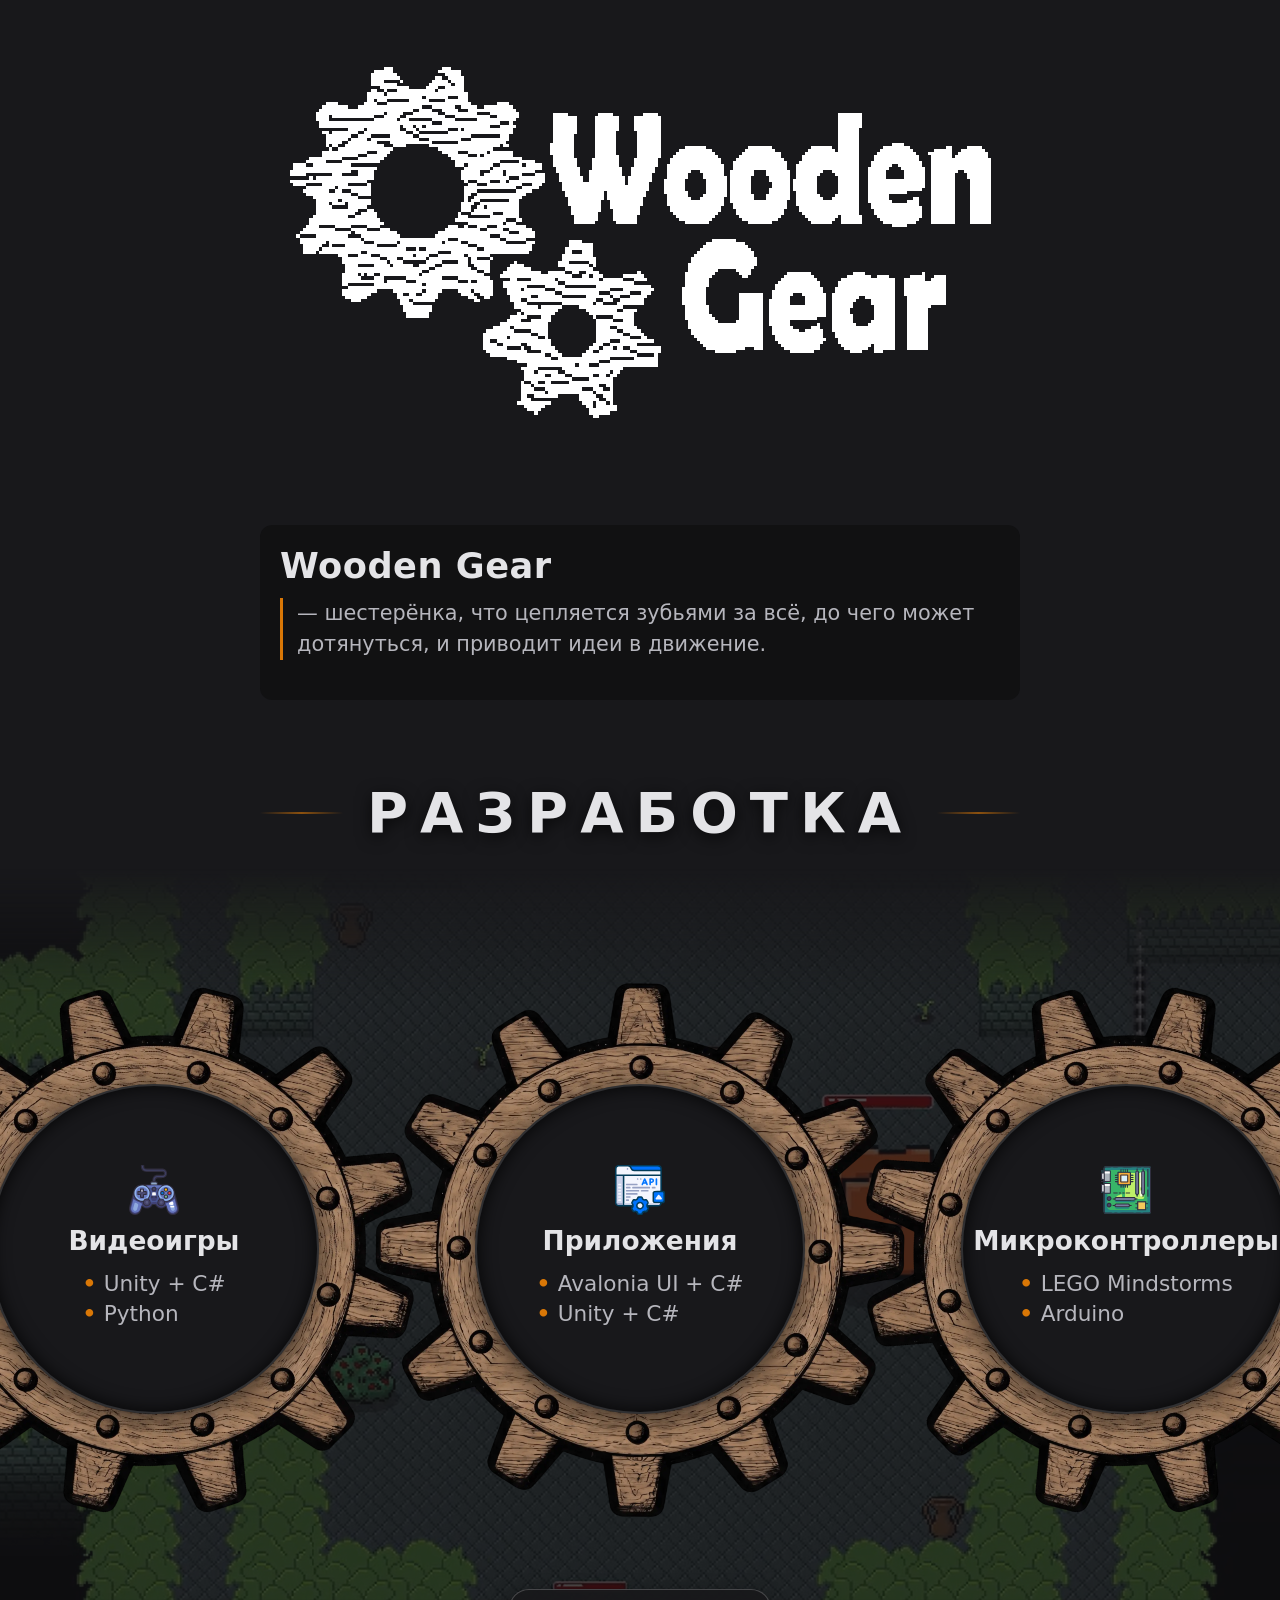
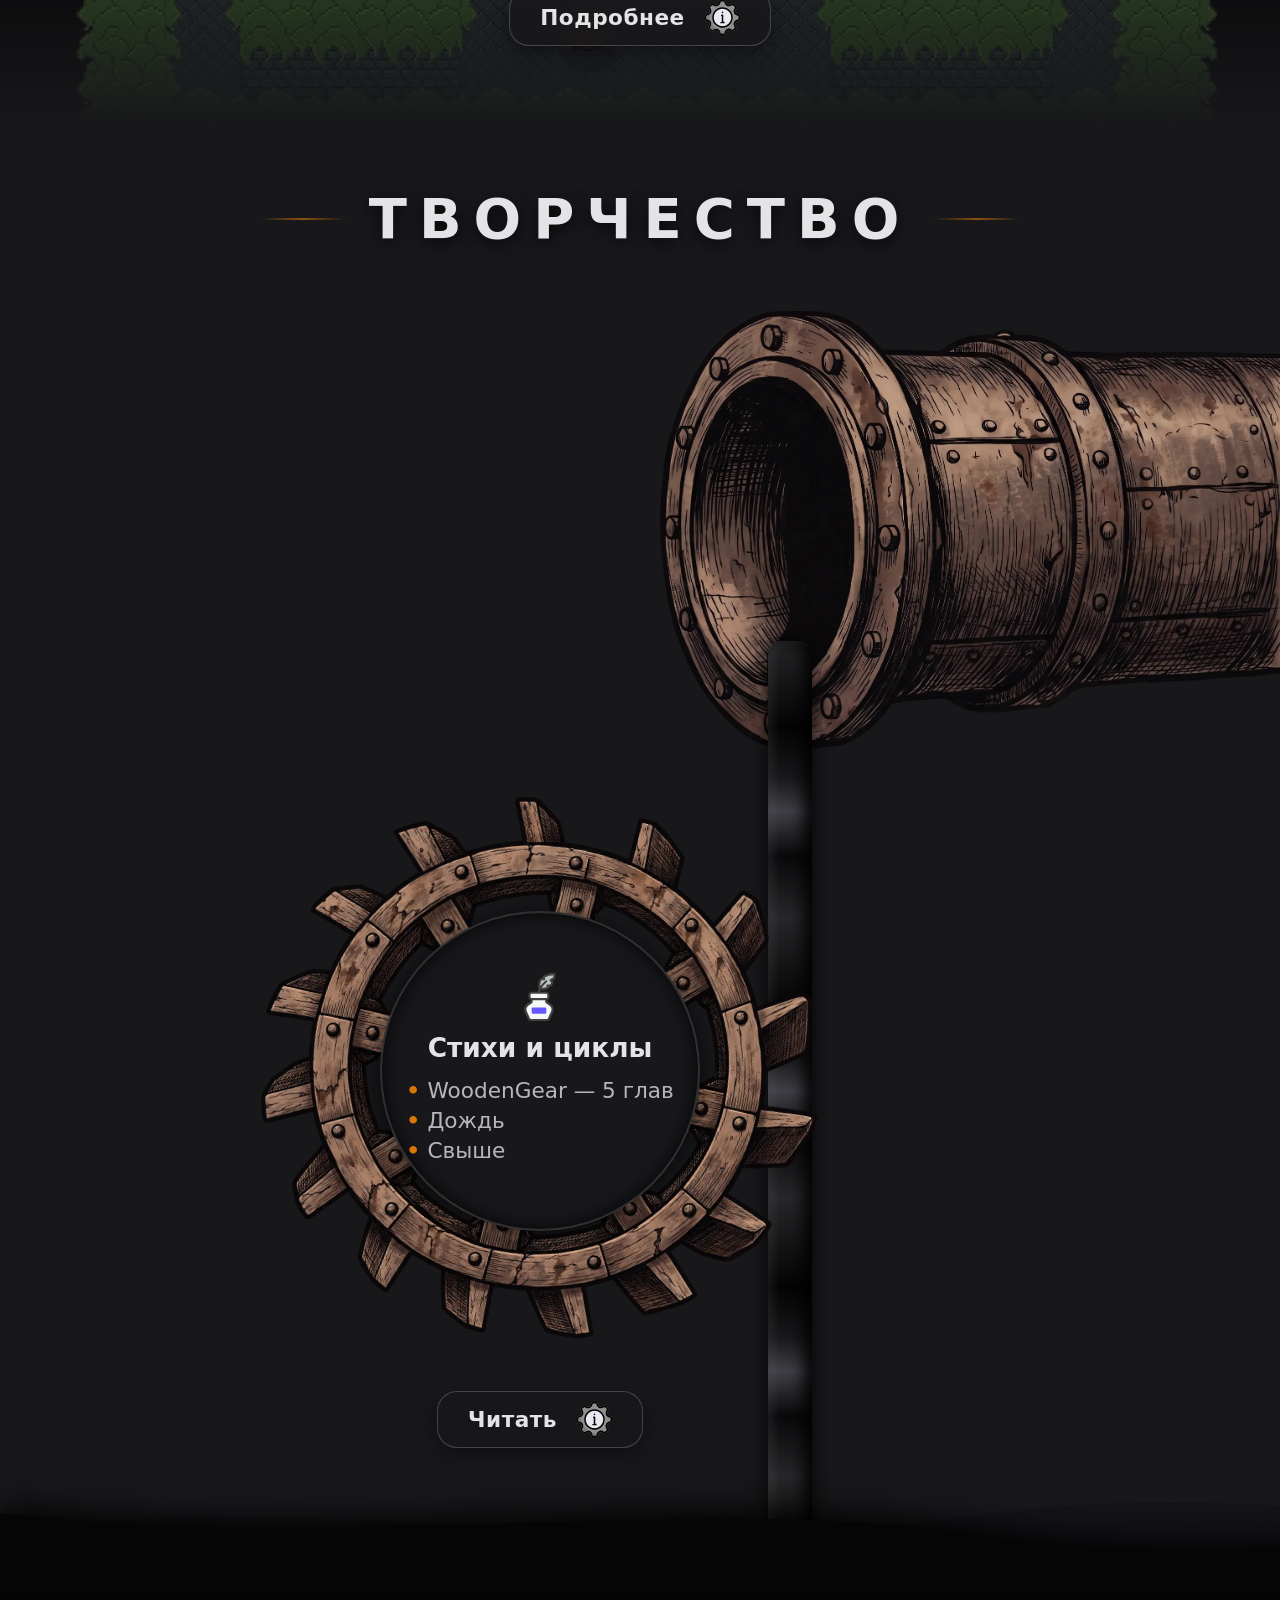
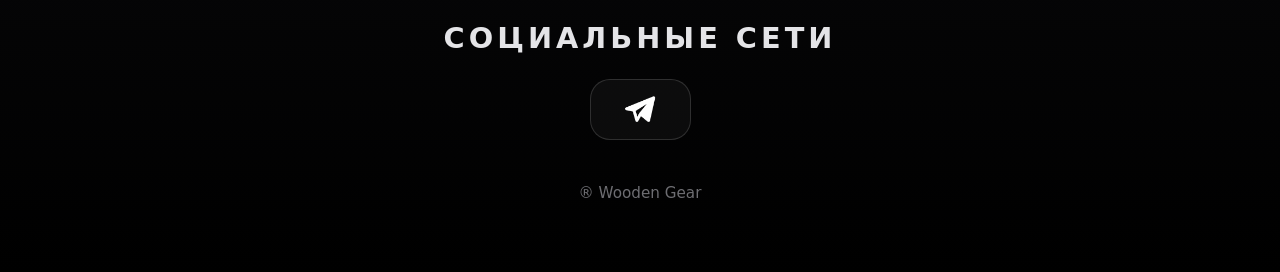
==== index.html @ d2cc3947 "feature: update of home page -Add poetry information block -Add footer" ====
<!DOCTYPE html>
<html lang="ru">
<head>
    <meta charset="UTF-8">
    <meta name="viewport" content="width=device-width, initial-scale=1.0">
    <title>WoodenGear — Персональный сайт</title>
    <link rel="stylesheet" href="style.css">
</head>
<body>

    <header class="site-header">
        <div class="logo">
            <div class="logo__gears" aria-hidden="true">
                <img src="assets/img/gear_1.png" alt="" class="logo__gear logo__gear--big">
                <img src="assets/img/gear_2.png" alt="" class="logo__gear logo__gear--small">
            </div>
            <img src="assets/img/wg_logo_text.png" alt="Wooden Gear" class="logo__text">
        </div>
    </header>

    <main class="site-main">
        <section class="hero">
            <div class="hero__container container">
                <article class="profile-card">
                    <h1 class="profile-card__title">Wooden Gear</h1>
                    <p class="profile-card__tagline">
                        — шестерёнка, что цепляется зубьями за всё, до чего может дотянуться, и приводит идеи в движение.
                    </p>
                </article>
            </div>
        </section>

        <section class="dev">
            <div class="dev__title">
                <h1 class="title">Разработка</h1>
            </div>

            <div class="dev__container">
                <div class="dev__bg" aria-hidden="true">
                    <video class="dev__video" autoplay loop muted playsinline poster="assets/img/ToD_poster_bg.jpg">
                        <source src="assets/video/Dev_bg.mp4" type="video/mp4">
                    </video>
                    <div class="dev__overlay"></div>
                </div>

                <div class="dev__content container">
                    <ul class="content__gear-cluster" aria-hidden="true">
                        <li class="content__gear-cluster__item">
                            <img src="assets/img/gear_3.webp" alt="" class="content__gear-mesh content__gear--left">
                            <div class="gear-card">
                                <img src="assets/img/joystick.svg" alt="" class="gear-card__icon">
                                <h3 class="gear-card__title">Видеоигры</h3>
                                <div class="gear-card__list">
                                    <p class="gear-card__desc">Unity + C#</p>
                                    <p class="gear-card__desc">Python</p>
                                </div>
                            </div>
                        </li>

                        <li class="content__gear-cluster__item">
                            <img src="assets/img/gear_3.webp" alt="" class="content__gear-mesh content__gear--right">
                            <div class="gear-card">
                                <img src="assets/img/api.svg" alt="" class="gear-card__icon">
                                <h3 class="gear-card__title">Приложения</h3>
                                <div class="gear-card__list">
                                    <p class="gear-card__desc">Avalonia UI + C#</p>
                                    <p class="gear-card__desc">Unity + C#</p>
                                </div>
                            </div>
                        </li>

                        <li class="content__gear-cluster__item">
                            <img src="assets/img/gear_3.webp" alt="" class="content__gear-mesh content__gear--left">
                            <div class="gear-card">
                                <img src="assets/img/microcontroller.svg" alt="" class="gear-card__icon">
                                <h3 class="gear-card__title">Микроконтроллеры</h3>
                                <div class="gear-card__list">
                                    <p class="gear-card__desc">LEGO Mindstorms</p>
                                    <p class="gear-card__desc">Arduino</p>
                                </div>
                            </div>
                        </li>
                    </ul>

                    <div class="dev__actions">
                        <button type="button" class="dev__more-btn">
                            <span>Подробнее</span>
                            <img src="assets/img/more.svg" alt="" class="dev__more-btn-icon">
                        </button>
                    </div>
                </div>
            </div>
        </section>

        <section class="poetry">
            <div class="poetry__title">
                <h1 class="title">Творчество</h1>
            </div>

            <div class="poetry__stage">
                <div class="poetry__pipe-wrap" aria-hidden="true">
                    <img src="assets/img/pipe.webp" alt="" class="poetry__pipe">
                </div>

                <div class="poetry__oil-stream" aria-hidden="true"></div>

                <div class="poetry__wheel-item">
                    <img src="assets/img/wheel.webp" alt="" class="poetry__wheel-mesh" aria-hidden="true">
                    
                    <div class="gear-card poetry__card">
                        <img src="assets/img/quill.svg" alt="" class="gear-card__icon">
                        <h3 class="gear-card__title">Стихи и циклы</h3>
                        <div class="gear-card__list">
                            <p class="gear-card__desc">WoodenGear — 5 глав</p>
                            <p class="gear-card__desc">Дождь</p>
                            <p class="gear-card__desc">Свыше</p>
                        </div>
                    </div>
                </div>

                <div class="dev__actions poetry__actions">
                    <button type="button" class="dev__more-btn poetry__more-btn">
                        <span>Читать</span>
                        <img src="assets/img/more.svg" alt="" class="dev__more-btn-icon">
                    </button>
                </div>

                <div class="oil-ocean__waves" aria-hidden="true">
                    <svg class="oil-wave oil-wave--back" viewBox="0 0 2400 120" preserveAspectRatio="none">
                        <path d="M0,60 C300,10 600,100 900,45 C1200,-10 1500,95 1800,50 C2100,10 2400,80 2400,60 L2400,120 L0,120 Z"></path>
                    </svg>
                    <svg class="oil-wave oil-wave--front" viewBox="0 0 2400 120" preserveAspectRatio="none">
                        <path d="M0,40 C350,90 650,10 950,70 C1250,110 1550,20 1850,65 C2150,100 2400,30 2400,40 L2400,120 L0,120 Z"></path>
                    </svg>
                </div>
            </div>
        </section>
    </main>

    <footer class="oil-ocean">
        <div class="oil-ocean__content container">
            <h2 class="oil-ocean__title">Социальные сети</h2>
            <div class="oil-ocean__links">
                <a href="https://t.me/WG_Programming" target="_blank" rel="noopener noreferrer" class="oil-ocean__link">
                    <img src="assets/img/telegram.png" alt="" class="dev__more-btn-icon">
                </a>
            </div>
            <p class="oil-ocean__copy">® Wooden Gear</p>
        </div>
    </footer>

    <script src="script.js"></script>
</body>
</html>
---- style.css ----
:root {
    --color-bg-base: #18181b;
    --color-bg-card: rgba(10, 10, 10, 0.5);
    --color-bg-overlay: rgba(18, 18, 20, 0.75);
    
    --color-text-main: #e4e4e7;
    --color-text-muted: #b6b6bd;
    --color-accent: #d97706;
    
    --color-tag-bg: rgba(255, 255, 255, 0.06);
    --color-tag-border: rgba(255, 255, 255, 0.12);
    
    --font-main: system-ui, -apple-system, BlinkMacSystemFont, 'Segoe UI', Roboto, sans-serif;
    --container-width: 800px;
    --radius-card: 12px;
    --radius-pill: 20px;
    --gear-anim-speed: 15s;
    --oil-width: 44px;
    --oil-flow-duration: 3s;
    --oil-glow: rgba(0, 0, 0, 0.85);
}

*,
*::before,
*::after {
    box-sizing: border-box;
    margin: 0;
    padding: 0;
}

html,
body {
    width: 100%;
    max-width: 100%;
    overflow-x: hidden;
    background-color: var(--color-bg-base);
    color: var(--color-text-main);
    font-family: var(--font-main);
}

/* ==========================================================================*/

.container {
    width: 100%;
    max-width: var(--container-width);
    margin: 0 auto;
    padding: 0 20px;
}

/* ==========================================================================*/

.title {
    text-align: center;
    font-size: 3.5rem;
    font-weight: 700;
    letter-spacing: 12px;
    text-transform: uppercase;
    color: var(--color-text-main);
    margin-bottom: 20px;
    text-shadow: 0 4px 16px rgba(0, 0, 0, 0.7);
    display: flex;
    align-items: center;
    justify-content: center;
    gap: 24px;
}

.title__container {
    position: relative;
    display: flex;
    justify-content: center;
    align-items: flex-start;
    overflow: hidden;
    margin-top: 20px;
}

.title::before,
.title::after {
    content: "";
    height: 2.5px;
    width: 130px;
    background: linear-gradient(90deg, transparent, var(--color-accent), transparent);
    opacity: 0.6;
}

/* ==========================================================================*/

.site-header {
    display: flex;
    justify-content: center;
    align-items: center;
    padding: 60px 20px;
    width: 100%;
}

.logo {
    display: inline-flex;
    align-items: center;
    text-decoration: none;
    user-select: none;
}

.logo__gears {
    position: relative;
    width: 390px;
    height: 345px;
}

.logo__gear {
    position: absolute;
    image-rendering: pixelated;
    transform-origin: 50% 50%;
}

.logo__gear--big {
    width: 255px;
    height: 255px;
    top: 5px;
    left: 0;
    animation: logo-spin-cw 16.5s linear infinite;
}

.logo__gear--small {
    width: 180px;
    height: 180px;
    bottom: -15px;
    right: 18px;
    animation: logo-spin-ccw 10.5s linear infinite;
}

.logo__text {
    height: 240px;
    width: auto;
    image-rendering: pixelated;
    display: block;
    margin-left: -130px;
}

/* ==========================================================================*/

.hero {
    position: relative;
    display: flex;
    justify-content: center;
    align-items: flex-start;
    overflow: hidden;
    margin-top: 20px;
}

.hero__container {
    position: relative;
    z-index: 2;
    margin-top: 40px;
    margin-bottom: 40px;
}

/* ==========================================================================*/

.profile-card {
    background: var(--color-bg-card);
    padding: 20px;
    border-radius: var(--radius-card);
}

.profile-card__title {
    margin-bottom: 12px;
    font-size: 2.2rem;
    letter-spacing: 0.5px;
}

.profile-card__tagline {
    color: var(--color-text-muted);
    font-size: 1.3rem;
    line-height: 1.5;
    border-left: 3px solid var(--color-accent);
    padding-left: 14px;
    margin-bottom: 20px;
}

/* ==========================================================================*/

.content__gear--left {
    transform: rotate(var(--gear-deg, 0deg));
    will-change: transform;
}

.content__gear--right {
    transform: rotate(calc(-1 * var(--gear-deg, 0deg) + 15deg));
    will-change: transform;
}

.dev__container:has(.dev__more-btn:hover) {
    --gear-anim-speed: 3s;
}

.content__gear-cluster {
    display: flex;
    justify-content: center;
    align-items: center;
    list-style: none;
    margin: 20px auto 40px auto;
    padding: 0;
}

.content__gear-cluster__item {
    position: relative;
    width: 600px;
    height: 600px;
    margin: 0 -57px;
    flex-shrink: 0;
    display: flex;
    justify-content: center;
    align-items: center;
}

.content__gear-mesh {
    position: absolute;
    inset: 0;
    width: 100%;
    height: 100%;
    display: block;
    transform-origin: 50% 50%;
    z-index: 1;
    pointer-events: none;
}

.gear-card {
    position: relative;
    z-index: 2;
    width: 330px;
    height: 330px;
    border-radius: 50%;
    
    background: rgba(24, 24, 27, 1);
    backdrop-filter: blur(4px);
    box-shadow: 
        0 4px 25px rgba(0, 0, 0, 0.7),
        inset 0 0 18px rgba(0, 0, 0, 0.85);
    border: 2px solid rgba(255, 255, 255, 0.1);

    display: flex;
    flex-direction: column;
    justify-content: center;
    align-items: center;
    text-align: center;
    padding: 14px 20px 28px 20px;
    color: var(--color-text-main);
    user-select: none;
}

.gear-card__icon {
    width: 50px;
    height: 50px;
    margin: 10px;
}

.gear-card__title {
    font-size: 1.65rem;
    font-weight: 600;
    margin-bottom: 12px;
    line-height: 1.2;
}

.gear-card__list {
    display: inline-flex;
    flex-direction: column;
    align-items: flex-start;
    text-align: left;
}

.gear-card__desc {
    font-size: 1.35rem;
    color: var(--color-text-muted);
    line-height: 1.4;
    white-space: nowrap;
}

.gear-card__desc::before {
    content: "• ";
    color: var(--color-accent);
    font-weight: bold;
}

/* ==========================================================================*/

.dev {
    width: 100%;
    margin-top: 40px;
}

.dev__title {
    max-width: var(--container-width);
    margin: 0 auto 24px auto;
    padding: 0 20px;
}

.dev__container {
    position: relative;
    width: 100%;
    padding: 60px 0 80px 0;
    overflow: hidden;
}

.dev__bg {
    position: absolute;
    top: 0;
    left: 0;
    right: 0;
    bottom: 0;
    width: 100%;
    height: 100%;
    z-index: 1;

    -webkit-mask-image: linear-gradient(to bottom, transparent 0%, black 15%, black 85%, transparent 100%);
    mask-image: linear-gradient(to bottom, transparent 0%, black 15%, black 85%, transparent 100%);
}

.dev__video {
    width: 100%;
    height: 100%;
    object-fit: cover;
    display: block;
}

.dev__overlay {
    position: absolute;
    inset: 0;
    background: rgba(18, 18, 20, 0.75);
}

.dev__content {
    position: relative;
    align-items: center;
    z-index: 2;
    max-width: 1100px;
    margin: 0 auto;
    padding: 0 20px;
}

/* ==========================================================================*/

.dev__actions {
    display: flex;
    justify-content: center;
    align-items: center;
    position: relative;
    z-index: 3;
    margin-top: 10px;
}

.dev__more-btn {
    display: inline-flex;
    align-items: center;
    gap: 20px;
    padding: 10px 30px;
    font-family: var(--font-main);
    font-size: 1.35rem;
    letter-spacing: 0.5px;
    font-weight: 600;
    color: var(--color-text-main);
    background: rgba(24, 24, 27, 0.85);
    border: 1px solid rgba(255, 255, 255, 0.2);
    border-radius: var(--radius-pill);
    cursor: pointer;
    backdrop-filter: blur(8px);
    box-shadow: 0 6px 20px rgba(0, 0, 0, 0.4);
    transition: transform 0.25s ease, border-color 0.25s ease, background-color 0.25s ease, box-shadow 0.25s ease;
}

.dev__more-btn:hover {
    transform: translateY(-2px) scale(1.03);
    border-color: var(--color-accent);
    background: rgba(35, 35, 40, 0.95);
    box-shadow: 0 8px 25px rgba(217, 119, 6, 0.25);
}

.dev__more-btn-icon {
    width: 35px;
    height: 35px;
    transition: transform 0.3s ease;
}

.dev__more-btn:hover .dev__more-btn-icon {
    transform: rotate(360deg);
}

/* ==========================================================================*/

.poetry__stage:has(.poetry__more-btn:hover) {
    --oil-width: 76px;
    --oil-flow-duration: 0.8s;
}

.poetry {
    width: 100%;
    margin-top: 60px;
    position: relative;
    overflow-x: clip;
}

.poetry__title {
    max-width: var(--container-width);
    margin: 0 auto 30px auto;
    padding: 0 20px;
}

.poetry__stage {
    position: relative;
    width: 100%;
    min-height: 1300px;
    display: flex;
    flex-direction: column;
    align-items: center;
    justify-content: flex-start;
    padding-top: 320px;
    padding-bottom: 140px;
    overflow: hidden;
}

.poetry__pipe-wrap {
    position: absolute;
    top: 30px;
    right: 0;
    width: 620px;
    z-index: 2;
    pointer-events: none;
}

.poetry__pipe {
    width: 100%;
    height: auto;
    display: block;
}

.poetry__oil-stream {
    position: absolute;
    top: 360px;
    right: 490px;
    
    width: var(--oil-width);
    bottom: 30px;
    z-index: 3;

    background: linear-gradient(
        180deg,
        #040405 0%,
        #18181b 18%,
        #3f3f46 30%,
        #09090b 46%,
        #27272a 68%,
        #040405 100%
    );
    background-size: 100% 280px;
    background-position: 0 var(--oil-pos, 0px);

    transform: translateX(50%);
    transition: width 1.8s cubic-bezier(0.25, 1, 0.5, 1);

    border-radius: 14px;
    box-shadow: 
        inset 6px 0 10px rgba(255, 255, 255, 0.08),
        inset -8px 0 16px rgba(0, 0, 0, 0.95),
        0 0 20px rgba(0, 0, 0, 0.85);
}

@keyframes oil-flow-anim {
    from { background-position: 0 0; }
    to   { background-position: 0 280px; }
}

.poetry__wheel-item {
    position: absolute;
    width: 580px;
    height: 580px;
    
    top: 500px;
    right: 450px;
    
    display: flex;
    justify-content: center;
    align-items: center;
    z-index: 4;
}

.poetry__wheel-mesh {
    position: absolute;
    inset: 0;
    width: 100%;
    height: 100%;
    display: block;
    transform-origin: 50% 50%;
    transform: rotate(var(--wheel-deg, 0deg));
    will-change: transform;
    z-index: 1;
    pointer-events: none;
}

.poetry__card {
    position: relative;
    z-index: 5;
    width: 320px;
    height: 320px;
}

.poetry__actions {
    position: absolute;
    width: 580px;

    top: 1100px;
    right: 450px;
    
    align-items: center;
    z-index: 6;
}

/* ==========================================================================*/

.oil-ocean__waves {
    position: absolute;
    bottom: -2px;
    left: 0;
    width: 100%;
    height: 95px;
    z-index: 3;
    overflow: hidden;
    pointer-events: none;
}

.oil-ocean__svg {
    width: 100%;
    height: 100%;
    fill: #050506;
    filter: drop-shadow(0 -6px 12px rgba(0, 0, 0, 0.75));
}

.oil-ocean {
    width: 100%;
    background: linear-gradient(180deg, #050506 0%, #000000 100%);
    padding: 40px 20px 70px 20px;
    position: relative;
    z-index: 3;
    text-align: center;
}

.oil-ocean__content {
    display: flex;
    flex-direction: column;
    align-items: center;
    gap: 24px;
}

.oil-ocean__title {
    font-size: 1.8rem;
    letter-spacing: 4px;
    text-transform: uppercase;
    color: var(--color-text-main);
}

.oil-ocean__link__groups {
    display: flex;
    gap: 20px;
    flex-wrap: wrap;
    justify-content: center;
}

.oil-ocean__link__group {
    display: inline-flex;
    align-items: center;
}

.oil-ocean__links {
    display: flex;
    gap: 20px;
    flex-wrap: wrap;
    justify-content: center;
}

.oil-ocean__link {
    display: inline-flex;
    align-items: center;
    padding: 12px 32px;
    border-radius: var(--radius-pill);
    background: rgba(255, 255, 255, 0.04);
    border: 1px solid rgba(255, 255, 255, 0.14);
    color: var(--color-text-main);
    text-decoration: none;
    font-size: 1.2rem;
    font-weight: 600;
    transition: transform 0.25s ease, border-color 0.25s ease, box-shadow 0.25s ease;
}

.oil-ocean__link:hover {
    transform: translateY(-2px);
    border-color: var(--color-accent);
    box-shadow: 0 6px 20px rgba(217, 119, 6, 0.25);
}

.oil-ocean__copy {
    margin-top: 20px;
    font-size: 0.95rem;
    color: var(--color-text-muted);
    opacity: 0.6;
}

.oil-ocean__waves {
    position: absolute;
    bottom: -2px;
    left: 0;
    width: 100%;
    height: 105px;
    z-index: 3;
    overflow: hidden;
    pointer-events: none;
}

.oil-wave {
    position: absolute;
    bottom: 0;
    left: 0;
    width: 200%;
    height: 100%;
    will-change: transform;
}

.oil-wave--back {
    fill: #141418;
    animation: wave-drift 18s cubic-bezier(0.36, 0.45, 0.63, 0.53) infinite;
}

.oil-wave--front {
    fill: #050506;
    filter: drop-shadow(0 -8px 16px rgba(0, 0, 0, 0.9));
    animation: wave-drift 12s cubic-bezier(0.45, 0.05, 0.55, 0.95) reverse infinite;
}

/* ========================================================================== */

@keyframes wave-drift {
    0% {
        transform: translate3d(0, 0, 0) scaleY(1);
    }
    50% {
        transform: translate3d(-25%, -8px, 0) scaleY(1.12);
    }
    100% {
        transform: translate3d(-50%, 0, 0) scaleY(1);
    }
}

@keyframes logo-spin-cw {
    from { transform: rotate(0deg); }
    to   { transform: rotate(360deg); }
}

@keyframes logo-spin-ccw {
    from { transform: rotate(0deg); }
    to   { transform: rotate(-360deg); }
}

@keyframes spin-cw {
    from { transform: rotate(0deg); }
    to   { transform: rotate(360deg); }
}

@keyframes spin-ccw {
    from { transform: rotate(15deg); }
    to   { transform: rotate(-345deg); }
}
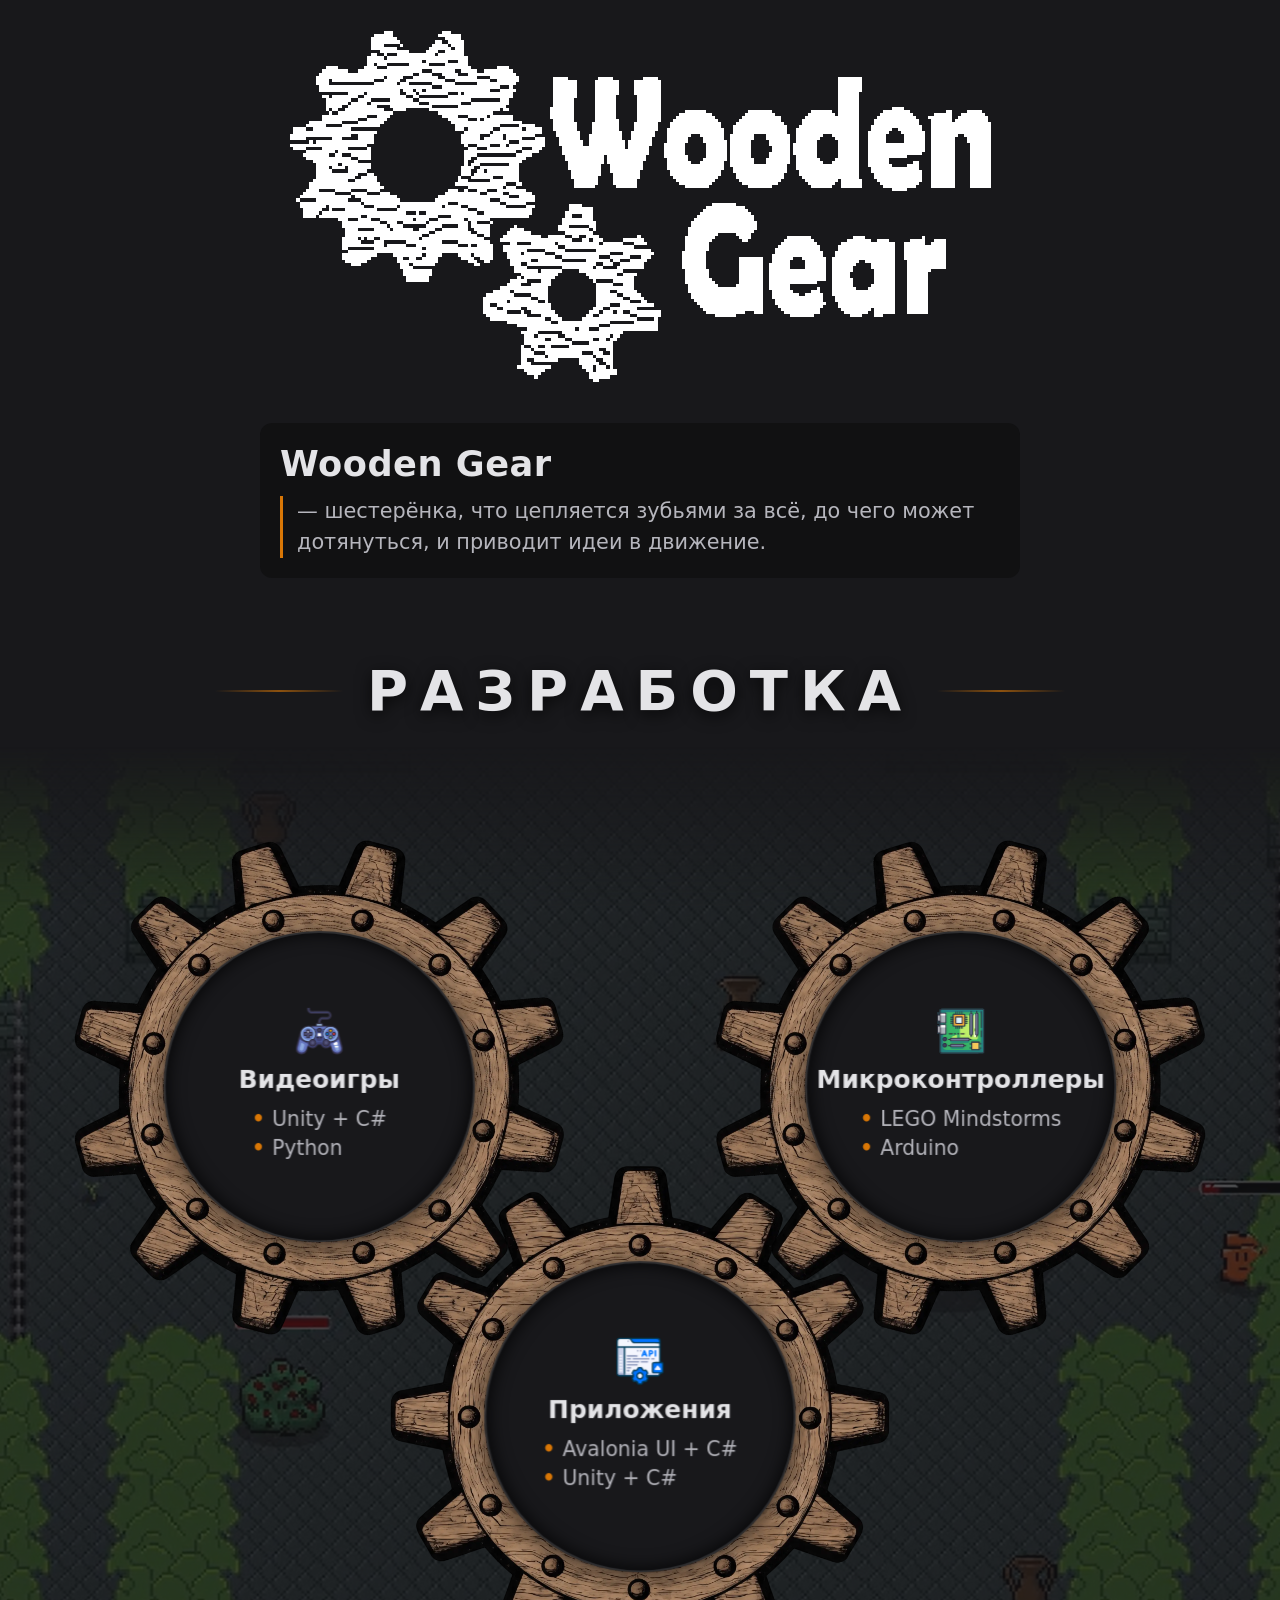
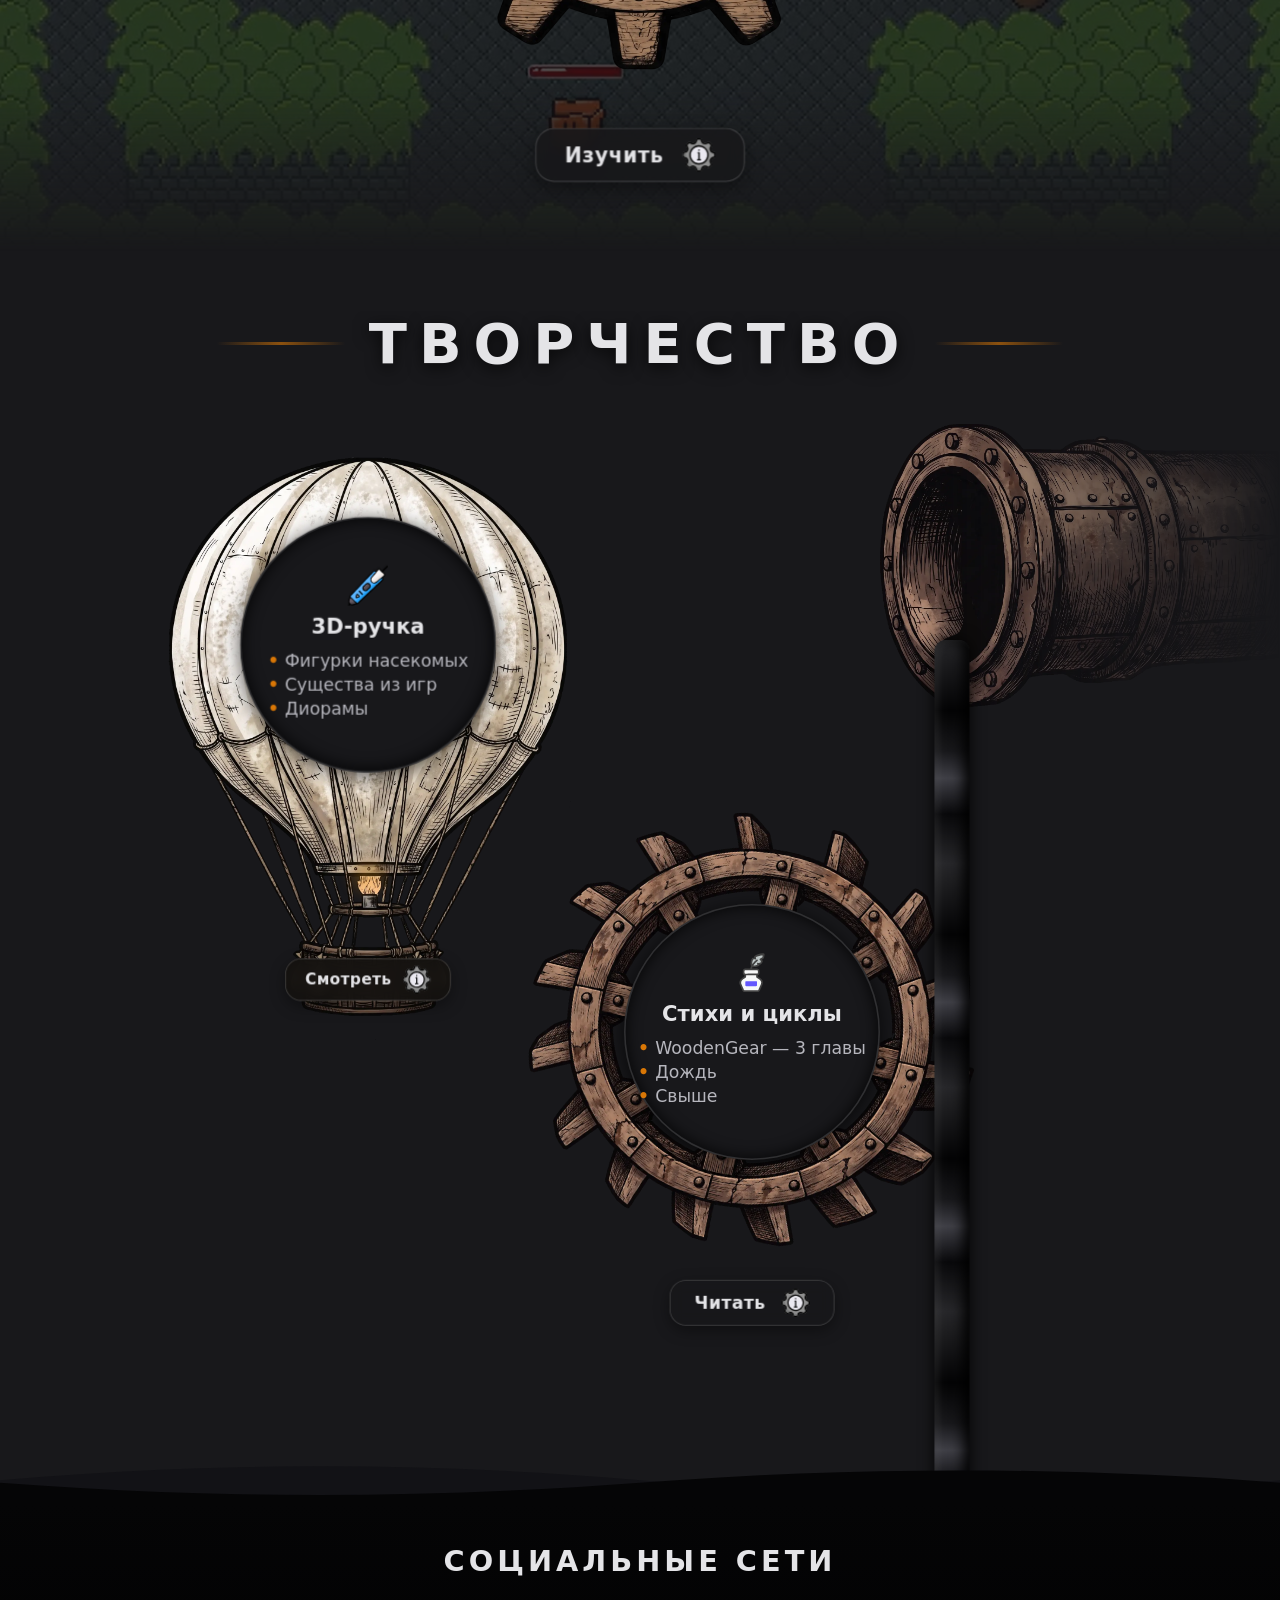
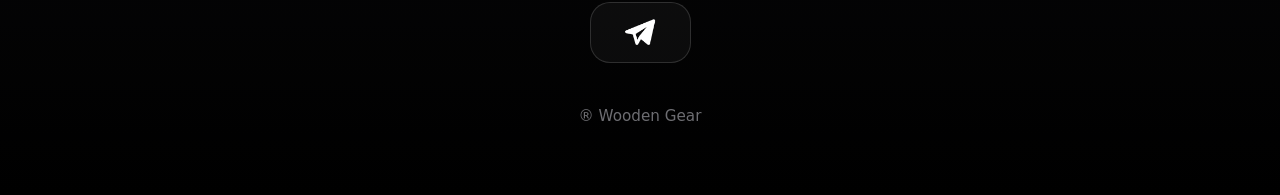
==== commit 0261efa6: "feature: update of home page -Add 3D-painting information block" ====
--- a/index.html
+++ b/index.html
@@ -31,8 +31,8 @@
         </section>
 
         <section class="dev">
-            <div class="dev__title">
-                <h1 class="title">Разработка</h1>
+            <div class="section-title-wrap">
+                <h2 class="title">Разработка</h2>
             </div>
 
             <div class="dev__container">
@@ -43,94 +43,121 @@
                     <div class="dev__overlay"></div>
                 </div>
 
-                <div class="dev__content container">
-                    <ul class="content__gear-cluster" aria-hidden="true">
-                        <li class="content__gear-cluster__item">
-                            <img src="assets/img/gear_3.webp" alt="" class="content__gear-mesh content__gear--left">
-                            <div class="gear-card">
-                                <img src="assets/img/joystick.svg" alt="" class="gear-card__icon">
-                                <h3 class="gear-card__title">Видеоигры</h3>
-                                <div class="gear-card__list">
-                                    <p class="gear-card__desc">Unity + C#</p>
-                                    <p class="gear-card__desc">Python</p>
+                <div class="dev__viewport">
+                    <div class="dev__canvas">
+                        <ul class="content__gear-cluster" aria-hidden="true">
+                            <li class="content__gear-item content__gear-item--upper">
+                                <img src="assets/img/gear_3.webp" alt="" class="content__gear-mesh content__gear--left">
+                                <div class="gear-card">
+                                    <img src="assets/img/joystick.svg" alt="" class="gear-card__icon">
+                                    <h3 class="gear-card__title">Видеоигры</h3>
+                                    <div class="gear-card__list">
+                                        <p class="gear-card__desc">Unity + C#</p>
+                                        <p class="gear-card__desc">Python</p>
+                                    </div>
                                 </div>
-                            </div>
-                        </li>
+                            </li>
 
-                        <li class="content__gear-cluster__item">
-                            <img src="assets/img/gear_3.webp" alt="" class="content__gear-mesh content__gear--right">
-                            <div class="gear-card">
-                                <img src="assets/img/api.svg" alt="" class="gear-card__icon">
-                                <h3 class="gear-card__title">Приложения</h3>
-                                <div class="gear-card__list">
-                                    <p class="gear-card__desc">Avalonia UI + C#</p>
-                                    <p class="gear-card__desc">Unity + C#</p>
+                            <li class="content__gear-item content__gear-item--lower">
+                                <img src="assets/img/gear_3.webp" alt="" class="content__gear-mesh content__gear--right">
+                                <div class="gear-card">
+                                    <img src="assets/img/api.svg" alt="" class="gear-card__icon">
+                                    <h3 class="gear-card__title">Приложения</h3>
+                                    <div class="gear-card__list">
+                                        <p class="gear-card__desc">Avalonia UI + C#</p>
+                                        <p class="gear-card__desc">Unity + C#</p>
+                                    </div>
                                 </div>
-                            </div>
-                        </li>
+                            </li>
 
-                        <li class="content__gear-cluster__item">
-                            <img src="assets/img/gear_3.webp" alt="" class="content__gear-mesh content__gear--left">
-                            <div class="gear-card">
-                                <img src="assets/img/microcontroller.svg" alt="" class="gear-card__icon">
-                                <h3 class="gear-card__title">Микроконтроллеры</h3>
-                                <div class="gear-card__list">
-                                    <p class="gear-card__desc">LEGO Mindstorms</p>
-                                    <p class="gear-card__desc">Arduino</p>
+                            <li class="content__gear-item content__gear-item--upper">
+                                <img src="assets/img/gear_3.webp" alt="" class="content__gear-mesh content__gear--left">
+                                <div class="gear-card">
+                                    <img src="assets/img/microcontroller.svg" alt="" class="gear-card__icon">
+                                    <h3 class="gear-card__title">Микроконтроллеры</h3>
+                                    <div class="gear-card__list">
+                                        <p class="gear-card__desc">LEGO Mindstorms</p>
+                                        <p class="gear-card__desc">Arduino</p>
+                                    </div>
                                 </div>
-                            </div>
-                        </li>
-                    </ul>
+                            </li>
+                        </ul>
 
-                    <div class="dev__actions">
-                        <button type="button" class="dev__more-btn">
-                            <span>Подробнее</span>
-                            <img src="assets/img/more.svg" alt="" class="dev__more-btn-icon">
-                        </button>
+                        <div class="dev__actions">
+                            <button type="button" class="action-btn dev__more-btn">
+                                <span>Изучить</span>
+                                <img src="assets/img/more.svg" alt="" class="action-btn__icon">
+                            </button>
+                        </div>
                     </div>
                 </div>
             </div>
         </section>
 
         <section class="poetry">
-            <div class="poetry__title">
-                <h1 class="title">Творчество</h1>
+            <div class="section-title-wrap">
+                <h2 class="title">Творчество</h2>
             </div>
 
             <div class="poetry__stage">
-                <div class="poetry__pipe-wrap" aria-hidden="true">
-                    <img src="assets/img/pipe.webp" alt="" class="poetry__pipe">
-                </div>
+                <div class="poetry__canvas">
+                    
+                    <div class="poetry__balloon">
+                        <img src="assets/img/ball.webp" alt="" class="poetry__balloon-img" aria-hidden="true">
+                        <div class="poetry__burner-glow" aria-hidden="true"></div>
 
-                <div class="poetry__oil-stream" aria-hidden="true"></div>
+                        <div class="gear-card poetry__balloon-card">
+                            <img src="assets/img/3d-pen.svg" alt="" class="gear-card__icon">
+                            <h3 class="gear-card__title">3D-ручка</h3>
+                            <div class="gear-card__list">
+                                <p class="gear-card__desc">Фигурки насекомых</p>
+                                <p class="gear-card__desc">Существа из игр</p>
+                                <p class="gear-card__desc">Диорамы</p>
+                            </div>
+                        </div>
 
-                <div class="poetry__wheel-item">
-                    <img src="assets/img/wheel.webp" alt="" class="poetry__wheel-mesh" aria-hidden="true">
-                    
-                    <div class="gear-card poetry__card">
-                        <img src="assets/img/quill.svg" alt="" class="gear-card__icon">
-                        <h3 class="gear-card__title">Стихи и циклы</h3>
-                        <div class="gear-card__list">
-                            <p class="gear-card__desc">WoodenGear — 5 глав</p>
-                            <p class="gear-card__desc">Дождь</p>
-                            <p class="gear-card__desc">Свыше</p>
+                        <div class="poetry__basket-actions">
+                            <button type="button" class="action-btn poetry__balloon-btn">
+                                <span>Смотреть</span>
+                                <img src="assets/img/more.svg" alt="" class="action-btn__icon">
+                            </button>
                         </div>
                     </div>
-                </div>
 
-                <div class="dev__actions poetry__actions">
-                    <button type="button" class="dev__more-btn poetry__more-btn">
-                        <span>Читать</span>
-                        <img src="assets/img/more.svg" alt="" class="dev__more-btn-icon">
-                    </button>
+                    <div class="poetry__pipe-wrap" aria-hidden="true">
+                        <img src="assets/img/pipe.webp" alt="" class="poetry__pipe">
+                    </div>
+
+                    <div class="poetry__oil-stream" aria-hidden="true"></div>
+
+                    <div class="poetry__wheel-item">
+                        <img src="assets/img/wheel.webp" alt="" class="poetry__wheel-mesh" aria-hidden="true">
+                        
+                        <div class="gear-card poetry__card">
+                            <img src="assets/img/quill.svg" alt="" class="gear-card__icon">
+                            <h3 class="gear-card__title">Стихи и циклы</h3>
+                            <div class="gear-card__list">
+                                <p class="gear-card__desc">WoodenGear — 3 главы</p>
+                                <p class="gear-card__desc">Дождь</p>
+                                <p class="gear-card__desc">Свыше</p>
+                            </div>
+                        </div>
+                    </div>
+
+                    <div class="dev__actions poetry__actions">
+                        <button type="button" class="action-btn poetry__more-btn">
+                            <span>Читать</span>
+                            <img src="assets/img/more.svg" alt="" class="action-btn__icon">
+                        </button>
+                    </div>
                 </div>
 
                 <div class="oil-ocean__waves" aria-hidden="true">
                     <svg class="oil-wave oil-wave--back" viewBox="0 0 2400 120" preserveAspectRatio="none">
-                        <path d="M0,60 C300,10 600,100 900,45 C1200,-10 1500,95 1800,50 C2100,10 2400,80 2400,60 L2400,120 L0,120 Z"></path>
+                        <path d="M0,65 C200,25 400,25 600,65 C800,105 1000,105 1200,65 C1400,25 1600,25 1800,65 C2000,105 2200,105 2400,65 L2400,120 L0,120 Z"></path>
                     </svg>
                     <svg class="oil-wave oil-wave--front" viewBox="0 0 2400 120" preserveAspectRatio="none">
-                        <path d="M0,40 C350,90 650,10 950,70 C1250,110 1550,20 1850,65 C2150,100 2400,30 2400,40 L2400,120 L0,120 Z"></path>
+                        <path d="M0,70 C200,105 400,105 600,70 C800,35 1000,35 1200,70 C1400,105 1600,105 1800,70 C2000,35 2200,35 2400,70 L2400,120 L0,120 Z"></path>
                     </svg>
                 </div>
             </div>
@@ -142,7 +169,7 @@
             <h2 class="oil-ocean__title">Социальные сети</h2>
             <div class="oil-ocean__links">
                 <a href="https://t.me/WG_Programming" target="_blank" rel="noopener noreferrer" class="oil-ocean__link">
-                    <img src="assets/img/telegram.png" alt="" class="dev__more-btn-icon">
+                    <img src="assets/img/telegram.png" alt="Telegram" class="action-btn__icon">
                 </a>
             </div>
             <p class="oil-ocean__copy">® Wooden Gear</p>
--- a/style.css
+++ b/style.css
@@ -1,3 +1,4 @@
+/* ========================================================================== */
 :root {
     --color-bg-base: #18181b;
     --color-bg-card: rgba(10, 10, 10, 0.5);
@@ -7,17 +8,16 @@
     --color-text-muted: #b6b6bd;
     --color-accent: #d97706;
     
-    --color-tag-bg: rgba(255, 255, 255, 0.06);
-    --color-tag-border: rgba(255, 255, 255, 0.12);
-    
     --font-main: system-ui, -apple-system, BlinkMacSystemFont, 'Segoe UI', Roboto, sans-serif;
     --container-width: 800px;
     --radius-card: 12px;
     --radius-pill: 20px;
-    --gear-anim-speed: 15s;
+
     --oil-width: 44px;
-    --oil-flow-duration: 3s;
-    --oil-glow: rgba(0, 0, 0, 0.85);
+
+    --logo-scale: 1;
+    --dev-scale: 1;
+    --poetry-scale: 1;
 }
 
 *,
@@ -38,8 +38,6 @@
     font-family: var(--font-main);
 }
 
-/* ==========================================================================*/
-
 .container {
     width: 100%;
     max-width: var(--container-width);
@@ -47,13 +45,18 @@
     padding: 0 20px;
 }
 
-/* ==========================================================================*/
+/* ========================================================================== */
+.section-title-wrap {
+    max-width: var(--container-width);
+    margin: 0 auto 24px auto;
+    padding: 0 16px;
+}
 
 .title {
     text-align: center;
-    font-size: 3.5rem;
+    font-size: clamp(1.5rem, 4.5vw, 3.5rem);
     font-weight: 700;
-    letter-spacing: 12px;
+    letter-spacing: clamp(3px, 1vw, 12px);
     text-transform: uppercase;
     color: var(--color-text-main);
     margin-bottom: 20px;
@@ -61,35 +64,27 @@
     display: flex;
     align-items: center;
     justify-content: center;
-    gap: 24px;
-}
-
-.title__container {
-    position: relative;
-    display: flex;
-    justify-content: center;
-    align-items: flex-start;
-    overflow: hidden;
-    margin-top: 20px;
+    gap: clamp(10px, 2vw, 24px);
 }
 
 .title::before,
 .title::after {
     content: "";
     height: 2.5px;
-    width: 130px;
+    width: clamp(30px, 10vw, 130px);
     background: linear-gradient(90deg, transparent, var(--color-accent), transparent);
     opacity: 0.6;
-}
-
-/* ==========================================================================*/
-
+    flex-shrink: 0;
+}
+
+/* ========================================================================== */
 .site-header {
     display: flex;
     justify-content: center;
     align-items: center;
-    padding: 60px 20px;
-    width: 100%;
+    padding: clamp(24px, 5vw, 60px) 16px;
+    width: 100%;
+    overflow: hidden;
 }
 
 .logo {
@@ -97,12 +92,15 @@
     align-items: center;
     text-decoration: none;
     user-select: none;
+    transform: scale(var(--logo-scale));
+    transform-origin: center center;
 }
 
 .logo__gears {
     position: relative;
     width: 390px;
     height: 345px;
+    flex-shrink: 0;
 }
 
 .logo__gear {
@@ -135,25 +133,17 @@
     margin-left: -130px;
 }
 
-/* ==========================================================================*/
-
+/* ========================================================================== */
 .hero {
-    position: relative;
-    display: flex;
-    justify-content: center;
-    align-items: flex-start;
-    overflow: hidden;
+    display: flex;
+    justify-content: center;
+    margin-top: 10px;
+}
+
+.hero__container {
     margin-top: 20px;
-}
-
-.hero__container {
-    position: relative;
-    z-index: 2;
-    margin-top: 40px;
     margin-bottom: 40px;
 }
-
-/* ==========================================================================*/
 
 .profile-card {
     background: var(--color-bg-card);
@@ -163,80 +153,31 @@
 
 .profile-card__title {
     margin-bottom: 12px;
-    font-size: 2.2rem;
+    font-size: clamp(1.6rem, 3vw, 2.2rem);
     letter-spacing: 0.5px;
 }
 
 .profile-card__tagline {
     color: var(--color-text-muted);
-    font-size: 1.3rem;
+    font-size: clamp(1rem, 2vw, 1.3rem);
     line-height: 1.5;
     border-left: 3px solid var(--color-accent);
     padding-left: 14px;
-    margin-bottom: 20px;
-}
-
-/* ==========================================================================*/
-
-.content__gear--left {
-    transform: rotate(var(--gear-deg, 0deg));
-    will-change: transform;
-}
-
-.content__gear--right {
-    transform: rotate(calc(-1 * var(--gear-deg, 0deg) + 15deg));
-    will-change: transform;
-}
-
-.dev__container:has(.dev__more-btn:hover) {
-    --gear-anim-speed: 3s;
-}
-
-.content__gear-cluster {
-    display: flex;
-    justify-content: center;
-    align-items: center;
-    list-style: none;
-    margin: 20px auto 40px auto;
-    padding: 0;
-}
-
-.content__gear-cluster__item {
-    position: relative;
-    width: 600px;
-    height: 600px;
-    margin: 0 -57px;
-    flex-shrink: 0;
-    display: flex;
-    justify-content: center;
-    align-items: center;
-}
-
-.content__gear-mesh {
-    position: absolute;
-    inset: 0;
-    width: 100%;
-    height: 100%;
-    display: block;
-    transform-origin: 50% 50%;
-    z-index: 1;
-    pointer-events: none;
-}
-
+}
+
+/* ========================================================================== */
 .gear-card {
     position: relative;
     z-index: 2;
     width: 330px;
     height: 330px;
     border-radius: 50%;
-    
     background: rgba(24, 24, 27, 1);
     backdrop-filter: blur(4px);
     box-shadow: 
         0 4px 25px rgba(0, 0, 0, 0.7),
         inset 0 0 18px rgba(0, 0, 0, 0.85);
     border: 2px solid rgba(255, 255, 255, 0.1);
-
     display: flex;
     flex-direction: column;
     justify-content: center;
@@ -280,74 +221,15 @@
     font-weight: bold;
 }
 
-/* ==========================================================================*/
-
-.dev {
-    width: 100%;
-    margin-top: 40px;
-}
-
-.dev__title {
-    max-width: var(--container-width);
-    margin: 0 auto 24px auto;
-    padding: 0 20px;
-}
-
-.dev__container {
-    position: relative;
-    width: 100%;
-    padding: 60px 0 80px 0;
-    overflow: hidden;
-}
-
-.dev__bg {
-    position: absolute;
-    top: 0;
-    left: 0;
-    right: 0;
-    bottom: 0;
-    width: 100%;
-    height: 100%;
-    z-index: 1;
-
-    -webkit-mask-image: linear-gradient(to bottom, transparent 0%, black 15%, black 85%, transparent 100%);
-    mask-image: linear-gradient(to bottom, transparent 0%, black 15%, black 85%, transparent 100%);
-}
-
-.dev__video {
-    width: 100%;
-    height: 100%;
-    object-fit: cover;
-    display: block;
-}
-
-.dev__overlay {
-    position: absolute;
-    inset: 0;
-    background: rgba(18, 18, 20, 0.75);
-}
-
-.dev__content {
-    position: relative;
-    align-items: center;
-    z-index: 2;
-    max-width: 1100px;
-    margin: 0 auto;
-    padding: 0 20px;
-}
-
-/* ==========================================================================*/
-
 .dev__actions {
     display: flex;
     justify-content: center;
     align-items: center;
     position: relative;
     z-index: 3;
-    margin-top: 10px;
-}
-
-.dev__more-btn {
+}
+
+.action-btn {
     display: inline-flex;
     align-items: center;
     gap: 20px;
@@ -366,63 +248,263 @@
     transition: transform 0.25s ease, border-color 0.25s ease, background-color 0.25s ease, box-shadow 0.25s ease;
 }
 
-.dev__more-btn:hover {
+.action-btn:hover {
     transform: translateY(-2px) scale(1.03);
     border-color: var(--color-accent);
     background: rgba(35, 35, 40, 0.95);
     box-shadow: 0 8px 25px rgba(217, 119, 6, 0.25);
 }
 
-.dev__more-btn-icon {
+.action-btn__icon {
     width: 35px;
     height: 35px;
     transition: transform 0.3s ease;
 }
 
-.dev__more-btn:hover .dev__more-btn-icon {
+.action-btn:hover .action-btn__icon {
     transform: rotate(360deg);
 }
 
-/* ==========================================================================*/
+/* ========================================================================== */
+.dev {
+    width: 100%;
+    margin-top: 40px;
+}
+
+.dev__container {
+    position: relative;
+    width: 100%;
+    overflow: hidden;
+    display: flex;
+    justify-content: center;
+}
+
+.dev__bg {
+    position: absolute;
+    inset: 0;
+    width: 100%;
+    height: 100%;
+    z-index: 1;
+    -webkit-mask-image: linear-gradient(to bottom, transparent 0%, black 15%, black 85%, transparent 100%);
+    mask-image: linear-gradient(to bottom, transparent 0%, black 15%, black 85%, transparent 100%);
+}
+
+.dev__video {
+    width: 100%;
+    height: 100%;
+    object-fit: cover;
+    display: block;
+}
+
+.dev__overlay {
+    position: absolute;
+    inset: 0;
+    background: var(--color-bg-overlay);
+}
+
+.dev__viewport {
+    position: relative;
+    z-index: 2;
+    width: 100%;
+    height: calc(1170px * var(--dev-scale));
+    display: flex;
+    justify-content: center;
+    align-items: flex-start;
+}
+
+.dev__canvas {
+    width: 1300px;
+    height: 1170px;
+    flex-shrink: 0;
+    transform: scale(var(--dev-scale));
+    transform-origin: top center;
+    display: flex;
+    flex-direction: column;
+    align-items: center;
+    justify-content: flex-start;
+    padding-top: 60px;
+}
+
+.content__gear-cluster {
+    display: flex;
+    justify-content: center;
+    align-items: flex-start;
+    list-style: none;
+    margin: 0 auto 30px auto;
+    padding: 0;
+}
+
+.content__gear-item {
+    position: relative;
+    width: 600px;
+    height: 600px;
+    margin: 0 -130px;
+    flex-shrink: 0;
+    display: flex;
+    justify-content: center;
+    align-items: center;
+}
+
+.content__gear-item--upper {
+    margin-top: 0;
+}
+
+.content__gear-item--lower {
+    margin-top: 350px;
+}
+
+.content__gear-mesh {
+    position: absolute;
+    inset: 0;
+    width: 100%;
+    height: 100%;
+    display: block;
+    transform-origin: 50% 50%;
+    z-index: 1;
+    pointer-events: none;
+}
+
+.content__gear--left {
+    transform: rotate(var(--gear-deg, 0deg));
+    will-change: transform;
+}
+
+.content__gear--right {
+    transform: rotate(calc(-1 * var(--gear-deg, 0deg) + 15deg));
+    will-change: transform;
+}
+
+/* ========================================================================== */
+.poetry {
+    width: 100%;
+    margin-top: 60px;
+    position: relative;
+    overflow: hidden;
+}
 
 .poetry__stage:has(.poetry__more-btn:hover) {
     --oil-width: 76px;
-    --oil-flow-duration: 0.8s;
-}
-
-.poetry {
-    width: 100%;
-    margin-top: 60px;
-    position: relative;
-    overflow-x: clip;
-}
-
-.poetry__title {
-    max-width: var(--container-width);
-    margin: 0 auto 30px auto;
-    padding: 0 20px;
 }
 
 .poetry__stage {
     position: relative;
     width: 100%;
-    min-height: 1300px;
-    display: flex;
-    flex-direction: column;
-    align-items: center;
-    justify-content: flex-start;
-    padding-top: 320px;
-    padding-bottom: 140px;
+    height: calc(1380px * var(--poetry-scale));
+    display: flex;
+    justify-content: center;
+    align-items: flex-start;
     overflow: hidden;
+}
+
+.poetry__canvas {
+    position: relative;
+    width: 1600px;
+    height: 1380px;
+    flex-shrink: 0;
+    transform: scale(var(--poetry-scale));
+    transform-origin: top center;
+}
+
+.poetry__balloon {
+    position: absolute;
+    top: 40px;
+    left: 80px;
+    width: 760px;
+    height: 760px;
+    z-index: 4;
+    user-select: none;
+    transform-origin: 50% 30%;
+    animation: balloon-float 7s ease-in-out infinite;
+}
+
+.poetry__balloon-img {
+    width: 100%;
+    height: 100%;
+    object-fit: contain;
+    display: block;
+    pointer-events: none;
+    position: relative;
+    z-index: 1;
+    transform-origin: 50% 35%;
+    transition: transform 1.2s cubic-bezier(0.22, 1, 0.36, 1);
+}
+
+.poetry__burner-glow {
+    position: absolute;
+    top: 73%;
+    left: 50%;
+    width: 90px;
+    height: 90px;
+    transform: translate(-50%, -50%) scale(0.6);
+    border-radius: 50%;
+    background: radial-gradient(
+        circle,
+        rgba(251, 191, 36, 0.9) 0%,
+        rgba(217, 119, 6, 0.55) 45%,
+        transparent 75%
+    );
+    filter: blur(12px);
+    opacity: 0.35;
+    z-index: 2;
+    pointer-events: none;
+    transition: opacity 0.8s ease, transform 0.8s ease, filter 0.8s ease;
+}
+
+.poetry__balloon-card {
+    position: absolute;
+    top: 35%;
+    left: 50%;
+    transform: translate(-50%, -50%);
+    width: 320px;
+    height: 320px;
+    z-index: 3;
+    transition: transform 1.2s cubic-bezier(0.22, 1, 0.36, 1), border-color 0.5s ease, box-shadow 0.5s ease;
+}
+
+.poetry__basket-actions {
+    position: absolute;
+    bottom: 6.5%;
+    left: 50%;
+    transform: translateX(-50%);
+    z-index: 5;
+}
+
+.poetry__balloon-btn {
+    padding: 8px 24px;
+    font-size: 1.2rem;
+    gap: 14px;
+    background: rgba(20, 18, 16, 0.92);
+}
+
+.poetry__balloon:has(.poetry__balloon-btn:hover) .poetry__burner-glow {
+    opacity: 1;
+    transform: translate(-50%, -65%) scale(2.4);
+    filter: blur(18px);
+}
+
+.poetry__balloon:has(.poetry__balloon-btn:hover) .poetry__balloon-img {
+    transform: translateY(-20px) scale(1.02);
+}
+
+.poetry__balloon:has(.poetry__balloon-btn:hover) .poetry__balloon-card {
+    transform: translate(-50%, calc(-50% - 20px)) scale(1.02);
+    border-color: rgba(217, 119, 6, 0.5);
+    box-shadow: 
+        0 8px 30px rgba(0, 0, 0, 0.8),
+        0 0 25px rgba(217, 119, 6, 0.25),
+        inset 0 0 18px rgba(0, 0, 0, 0.85);
 }
 
 .poetry__pipe-wrap {
     position: absolute;
     top: 30px;
     right: 0;
-    width: 620px;
+    width: 500px;
     z-index: 2;
     pointer-events: none;
+
+    -webkit-mask-image: linear-gradient(to right, black 15%, transparent 100%);
+    mask-image: linear-gradient(to right, black 15%, transparent 100%);
 }
 
 .poetry__pipe {
@@ -433,13 +515,11 @@
 
 .poetry__oil-stream {
     position: absolute;
-    top: 360px;
-    right: 490px;
-    
+    top: 300px;
+    right: 410px;
     width: var(--oil-width);
-    bottom: 30px;
+    bottom: 0;
     z-index: 3;
-
     background: linear-gradient(
         180deg,
         #040405 0%,
@@ -451,10 +531,8 @@
     );
     background-size: 100% 280px;
     background-position: 0 var(--oil-pos, 0px);
-
     transform: translateX(50%);
     transition: width 1.8s cubic-bezier(0.25, 1, 0.5, 1);
-
     border-radius: 14px;
     box-shadow: 
         inset 6px 0 10px rgba(255, 255, 255, 0.08),
@@ -462,23 +540,16 @@
         0 0 20px rgba(0, 0, 0, 0.85);
 }
 
-@keyframes oil-flow-anim {
-    from { background-position: 0 0; }
-    to   { background-position: 0 280px; }
-}
-
 .poetry__wheel-item {
     position: absolute;
     width: 580px;
     height: 580px;
-    
     top: 500px;
-    right: 450px;
-    
-    display: flex;
-    justify-content: center;
-    align-items: center;
-    z-index: 4;
+    right: 370px;
+    display: flex;
+    justify-content: center;
+    align-items: center;
+    z-index: 2;
 }
 
 .poetry__wheel-mesh {
@@ -504,32 +575,42 @@
 .poetry__actions {
     position: absolute;
     width: 580px;
-
     top: 1100px;
-    right: 450px;
-    
-    align-items: center;
+    right: 370px;
     z-index: 6;
 }
 
-/* ==========================================================================*/
-
+/* ========================================================================== */
 .oil-ocean__waves {
     position: absolute;
     bottom: -2px;
     left: 0;
     width: 100%;
-    height: 95px;
-    z-index: 3;
-    overflow: hidden;
+    height: calc(70px * var(--poetry-scale));
+    min-height: 24px;
+    z-index: 5;
     pointer-events: none;
 }
 
-.oil-ocean__svg {
-    width: 100%;
+.oil-wave {
+    position: absolute;
+    bottom: 0;
+    left: 0;
+    width: 200%;
     height: 100%;
+    display: block;
+    transform-origin: center bottom;
+    will-change: transform;
+}
+
+.oil-wave--back {
+    fill: #121216;
+    animation: wave-drift 16s linear infinite;
+}
+
+.oil-wave--front {
     fill: #050506;
-    filter: drop-shadow(0 -6px 12px rgba(0, 0, 0, 0.75));
+    animation: wave-drift 11s linear reverse infinite;
 }
 
 .oil-ocean {
@@ -549,22 +630,10 @@
 }
 
 .oil-ocean__title {
-    font-size: 1.8rem;
+    font-size: clamp(1.2rem, 3vw, 1.8rem);
     letter-spacing: 4px;
     text-transform: uppercase;
     color: var(--color-text-main);
-}
-
-.oil-ocean__link__groups {
-    display: flex;
-    gap: 20px;
-    flex-wrap: wrap;
-    justify-content: center;
-}
-
-.oil-ocean__link__group {
-    display: inline-flex;
-    align-items: center;
 }
 
 .oil-ocean__links {
@@ -583,8 +652,6 @@
     border: 1px solid rgba(255, 255, 255, 0.14);
     color: var(--color-text-main);
     text-decoration: none;
-    font-size: 1.2rem;
-    font-weight: 600;
     transition: transform 0.25s ease, border-color 0.25s ease, box-shadow 0.25s ease;
 }
 
@@ -601,49 +668,16 @@
     opacity: 0.6;
 }
 
-.oil-ocean__waves {
-    position: absolute;
-    bottom: -2px;
-    left: 0;
-    width: 100%;
-    height: 105px;
-    z-index: 3;
-    overflow: hidden;
-    pointer-events: none;
-}
-
-.oil-wave {
-    position: absolute;
-    bottom: 0;
-    left: 0;
-    width: 200%;
-    height: 100%;
-    will-change: transform;
-}
-
-.oil-wave--back {
-    fill: #141418;
-    animation: wave-drift 18s cubic-bezier(0.36, 0.45, 0.63, 0.53) infinite;
-}
-
-.oil-wave--front {
-    fill: #050506;
-    filter: drop-shadow(0 -8px 16px rgba(0, 0, 0, 0.9));
-    animation: wave-drift 12s cubic-bezier(0.45, 0.05, 0.55, 0.95) reverse infinite;
-}
-
-/* ========================================================================== */
+/* ========================================================================== */
+@keyframes balloon-float {
+    0%, 100% { transform: translate3d(0, 0, 0) rotate(0.6deg); }
+    50%      { transform: translate3d(0, -16px, 0) rotate(-0.6deg); }
+}
 
 @keyframes wave-drift {
-    0% {
-        transform: translate3d(0, 0, 0) scaleY(1);
-    }
-    50% {
-        transform: translate3d(-25%, -8px, 0) scaleY(1.12);
-    }
-    100% {
-        transform: translate3d(-50%, 0, 0) scaleY(1);
-    }
+    0% { transform: translate3d(0, 0, 0) scaleY(1); }
+    50% { transform: translate3d(-25%, 0, 0) scaleY(1.12); }
+    100% { transform: translate3d(-50%, 0, 0) scaleY(1); }
 }
 
 @keyframes logo-spin-cw {
@@ -654,14 +688,4 @@
 @keyframes logo-spin-ccw {
     from { transform: rotate(0deg); }
     to   { transform: rotate(-360deg); }
-}
-
-@keyframes spin-cw {
-    from { transform: rotate(0deg); }
-    to   { transform: rotate(360deg); }
-}
-
-@keyframes spin-ccw {
-    from { transform: rotate(15deg); }
-    to   { transform: rotate(-345deg); }
 }
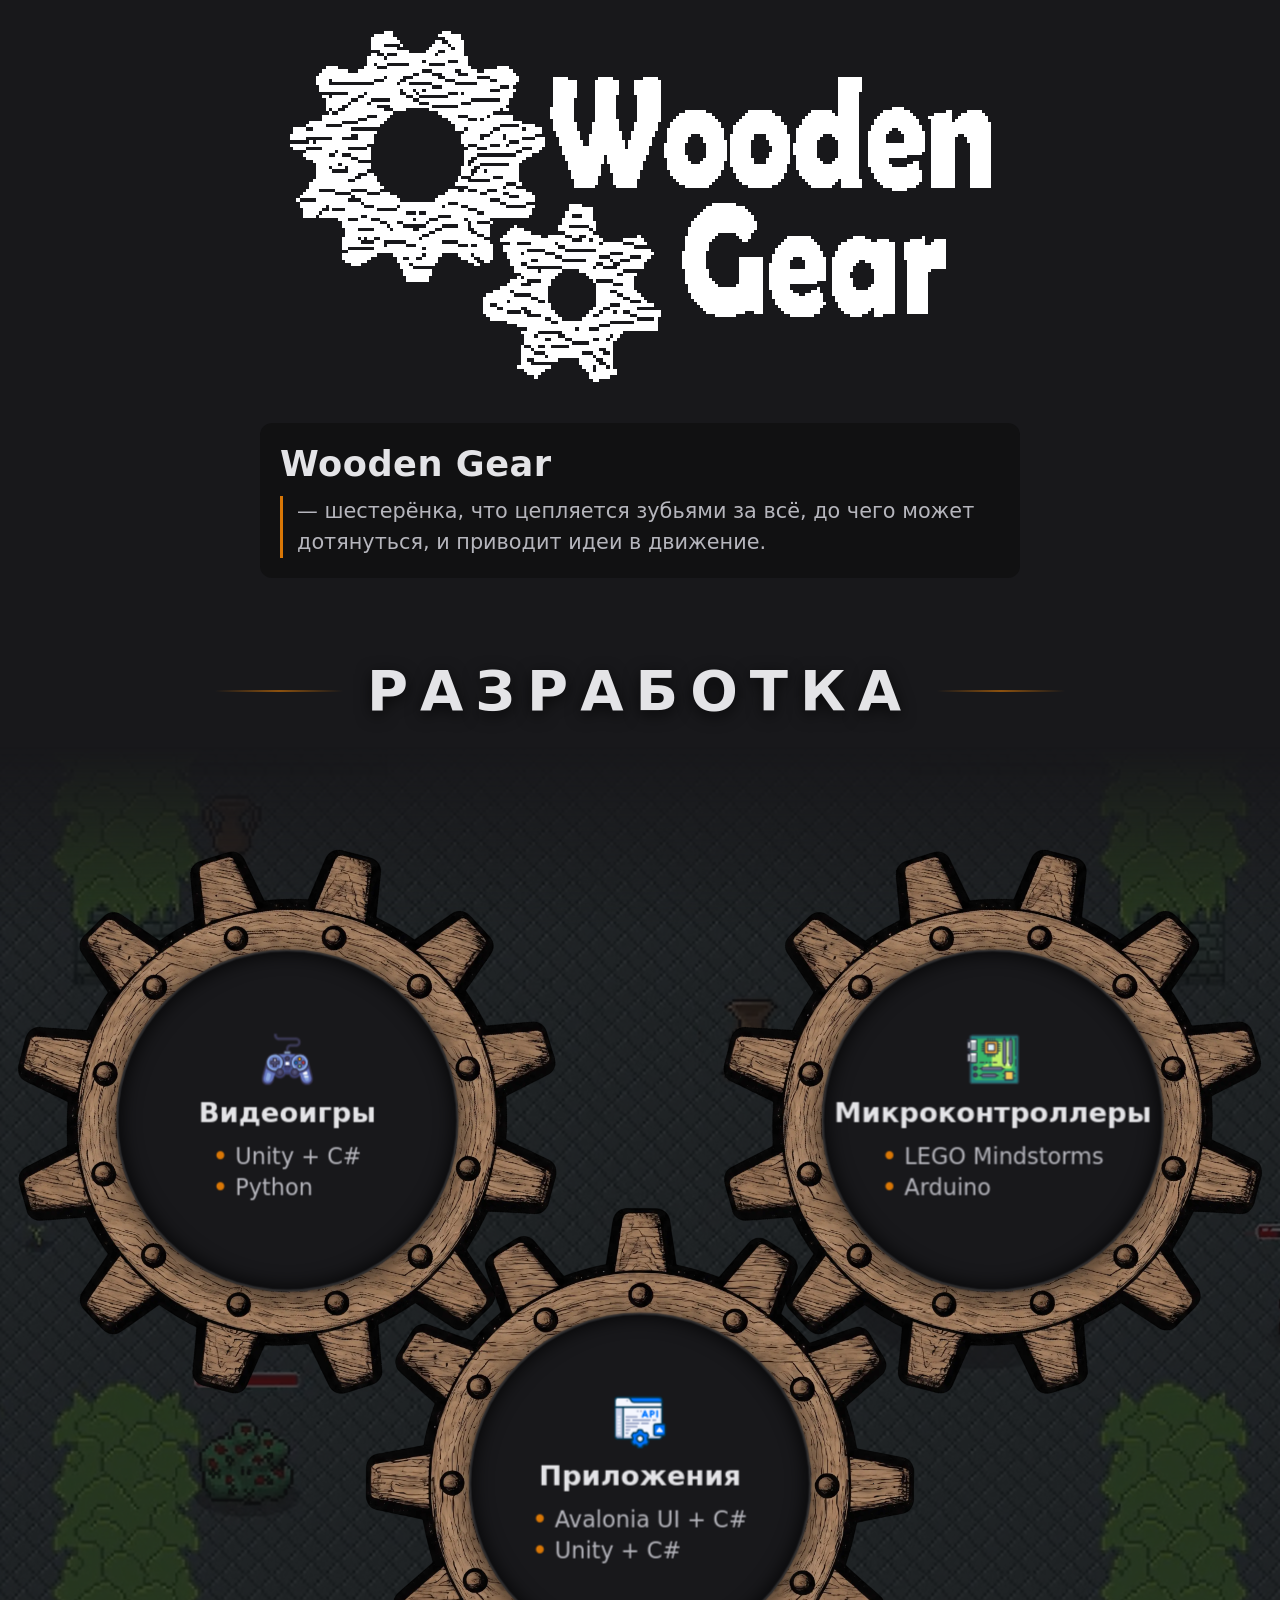
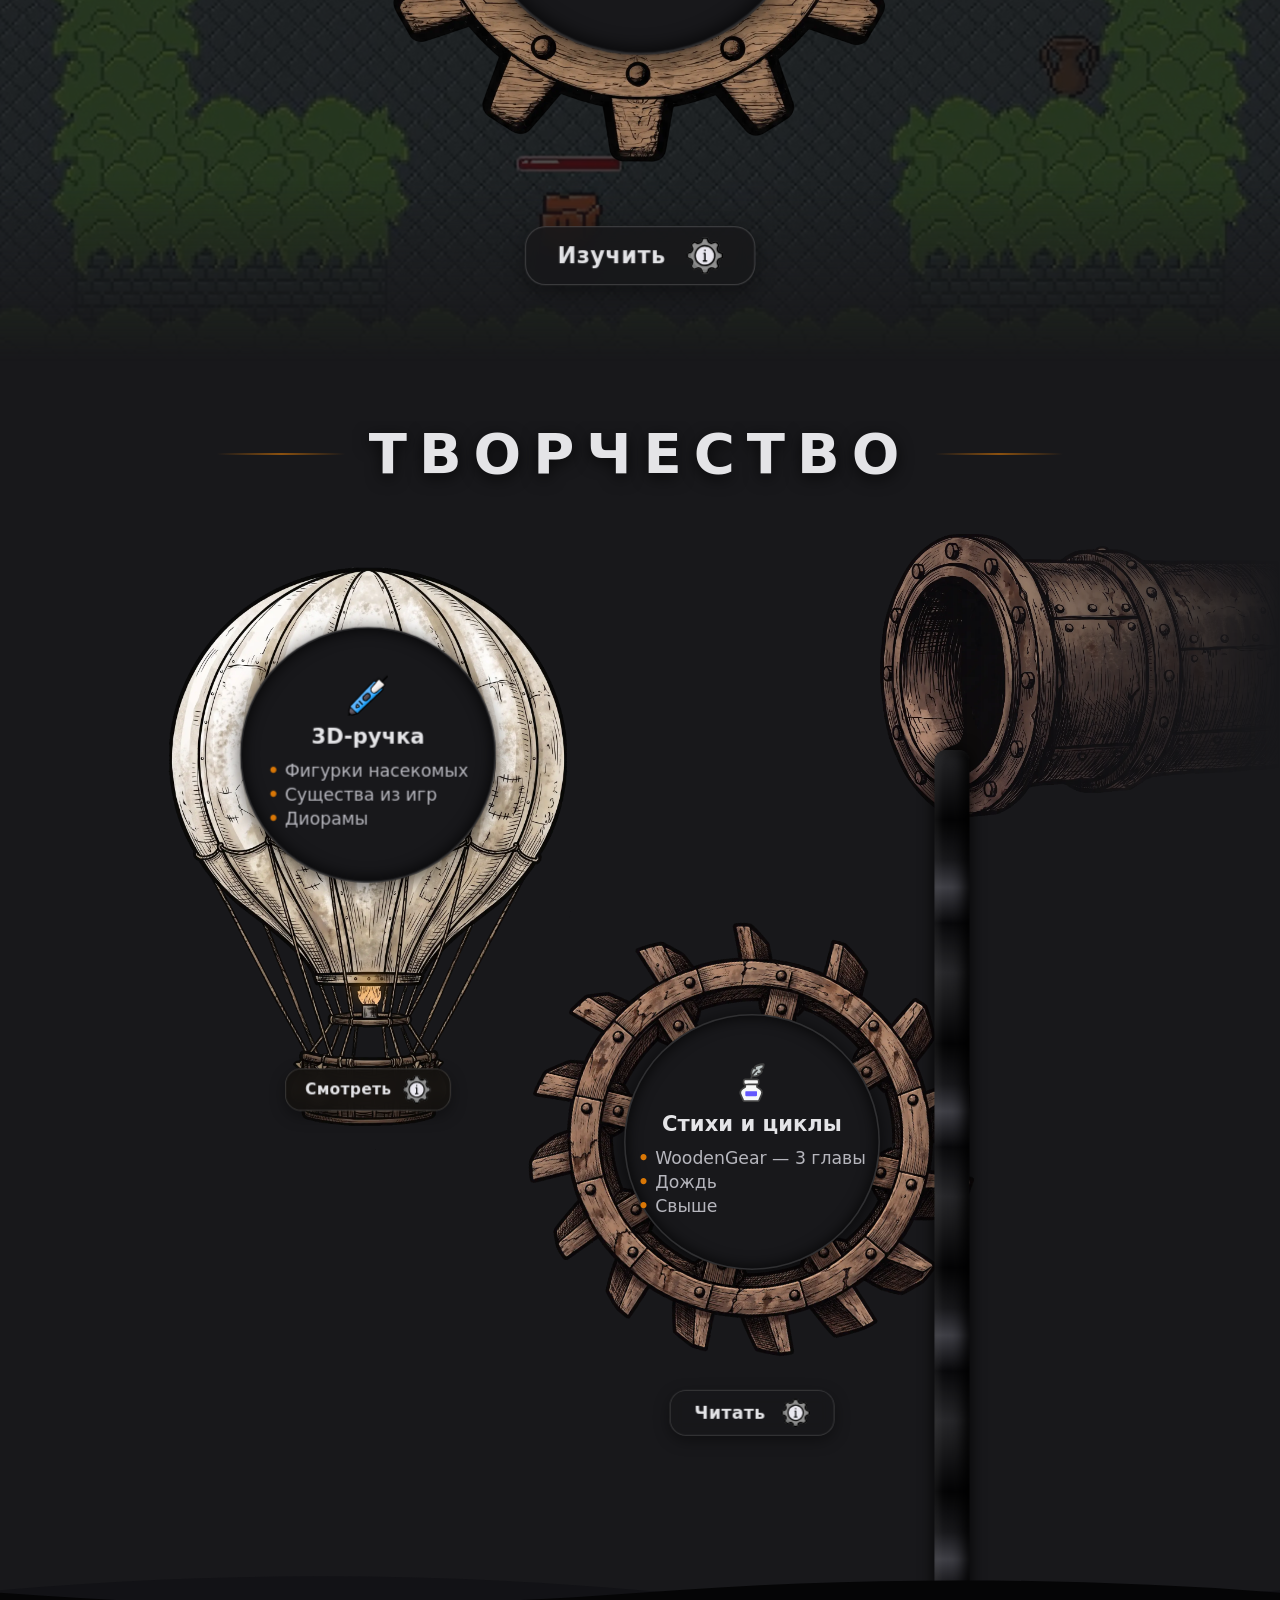
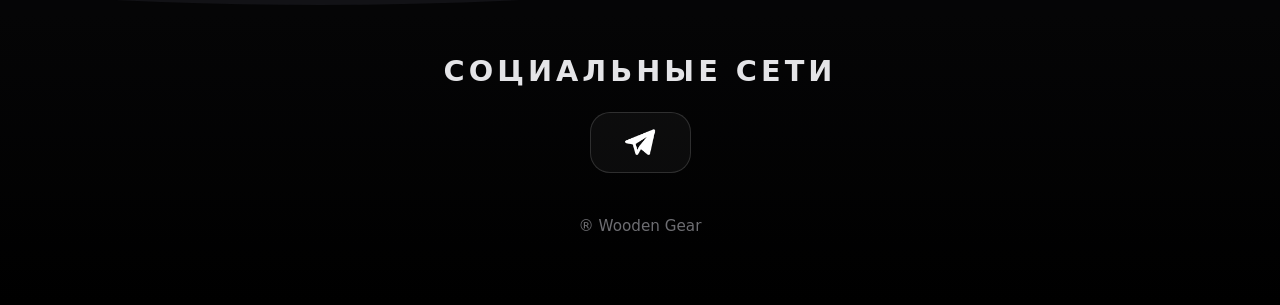
==== commit da790fdb: "feature: development page" ====
--- a/index.html
+++ b/index.html
@@ -84,10 +84,10 @@
                         </ul>
 
                         <div class="dev__actions">
-                            <button type="button" class="action-btn dev__more-btn">
+                            <a href="dev.html" class="action-btn dev__more-btn" style="text-decoration: none;">
                                 <span>Изучить</span>
                                 <img src="assets/img/more.svg" alt="" class="action-btn__icon">
-                            </button>
+                            </a>
                         </div>
                     </div>
                 </div>
--- a/style.css
+++ b/style.css
@@ -688,4 +688,217 @@
 @keyframes logo-spin-ccw {
     from { transform: rotate(0deg); }
     to   { transform: rotate(-360deg); }
+}
+
+.projects-page {
+    width: 100%;
+    margin-top: 20px;
+    position: relative;
+    overflow: hidden;
+}
+
+.projects-page__nav {
+    display: flex;
+    justify-content: center;
+    margin-top: 10px;
+    margin-bottom: 10px;
+}
+
+.projects-page__back-btn {
+    text-decoration: none;
+    padding: 8px 24px;
+    font-size: 1.1rem;
+}
+
+.chain-viewport {
+    position: relative;
+    width: 100%;
+    height: calc(3700px * var(--dev-scale));
+    display: flex;
+    justify-content: center;
+    align-items: flex-start;
+    overflow: hidden;
+}
+
+.chain-canvas {
+    position: relative;
+    width: 1300px;
+    height: 3700px;
+    flex-shrink: 0;
+    transform: scale(var(--dev-scale));
+    transform-origin: top center;
+    padding-top: 30px;
+}
+
+.gear-chain {
+    display: flex;
+    flex-direction: column;
+    align-items: center;
+    list-style: none;
+    width: 100%;
+    margin: 0;
+    padding: 0;
+}
+
+.gear-chain__item {
+    position: relative;
+    width: 1300px;
+    height: 600px;
+    flex-shrink: 0;
+}
+
+.gear-chain__item:not(:first-child) {
+    margin-top: -177px;
+}
+
+.gear-chain__gear {
+    position: absolute;
+    top: 0;
+    width: 600px;
+    height: 600px;
+    display: flex;
+    justify-content: center;
+    align-items: center;
+}
+
+.gear-chain__item--left .gear-chain__gear {
+    left: 228px;
+}
+
+.gear-chain__item--left .gear-chain__info {
+    left: 805px;
+}
+
+.gear-chain__item--right .gear-chain__gear {
+    left: 472px;
+}
+
+.gear-chain__item--right .gear-chain__info {
+    left: 35px;
+}
+
+.gear-card--media {
+    padding: 0;
+    overflow: hidden;
+    background: #0d0d10;
+    position: relative;
+}
+
+.gear-card--media::after {
+    content: "";
+    position: absolute;
+    inset: 0;
+    border-radius: 50%;
+    box-shadow: inset 0 0 24px rgba(0, 0, 0, 0.92);
+    border: 2px solid rgba(255, 255, 255, 0.1);
+    pointer-events: none;
+    z-index: 3;
+}
+
+.gear-card--media::before {
+    content: "Медиа проекта";
+    position: absolute;
+    color: rgba(255, 255, 255, 0.22);
+    font-size: 1.1rem;
+    font-weight: 600;
+    z-index: 0;
+}
+
+.gear-media-fill {
+    position: relative;
+    z-index: 1;
+    width: 100%;
+    height: 100%;
+    object-fit: cover;
+    display: block;
+    border-radius: 50%;
+}
+
+.gear-media-fill--paint {
+    cursor: crosshair;
+    touch-action: none;
+}
+
+.gear-chain__info {
+    position: absolute;
+    top: 50%;
+    transform: translateY(-50%);
+    width: 460px;
+    z-index: 4;
+    backdrop-filter: blur(8px);
+    border: 1px solid rgba(255, 255, 255, 0.08);
+    box-shadow: 0 8px 28px rgba(0, 0, 0, 0.55);
+}
+
+.gear-chain__header {
+    display: flex;
+    align-items: center;
+    justify-content: space-between;
+    gap: 12px;
+    margin-bottom: 12px;
+}
+
+.gear-chain__header .profile-card__title {
+    margin-bottom: 0;
+    font-size: 1.85rem;
+}
+
+.gear-chain__info .profile-card__tagline {
+    font-size: 1.15rem;
+    margin-bottom: 0;
+}
+
+.project-badge {
+    background: rgba(217, 119, 6, 0.15);
+    border: 1px solid var(--color-accent);
+    color: var(--color-text-main);
+    font-size: 0.85rem;
+    font-weight: 600;
+    padding: 4px 12px;
+    border-radius: 14px;
+    white-space: nowrap;
+    flex-shrink: 0;
+}
+
+.tool-panel {
+    display: flex;
+    flex-wrap: wrap;
+    gap: 10px;
+    align-items: center;
+    margin-top: 16px;
+    padding-top: 14px;
+    border-top: 1px solid rgba(255, 255, 255, 0.08);
+}
+
+.mini-btn {
+    background: rgba(255, 255, 255, 0.07);
+    border: 1px solid rgba(255, 255, 255, 0.2);
+    color: var(--color-text-main);
+    font-family: var(--font-main);
+    font-size: 0.95rem;
+    font-weight: 600;
+    padding: 6px 14px;
+    border-radius: 14px;
+    cursor: pointer;
+    transition: border-color 0.2s, background 0.2s, transform 0.15s;
+}
+
+.mini-btn:hover,
+.mini-btn.active {
+    border-color: var(--color-accent);
+    background: rgba(217, 119, 6, 0.22);
+}
+
+.color-dot {
+    width: 28px;
+    height: 28px;
+    border-radius: 50%;
+    border: 2px solid transparent;
+    cursor: pointer;
+    transition: transform 0.2s, border-color 0.2s;
+}
+
+.color-dot.active {
+    border-color: #ffffff;
+    transform: scale(1.18);
 }
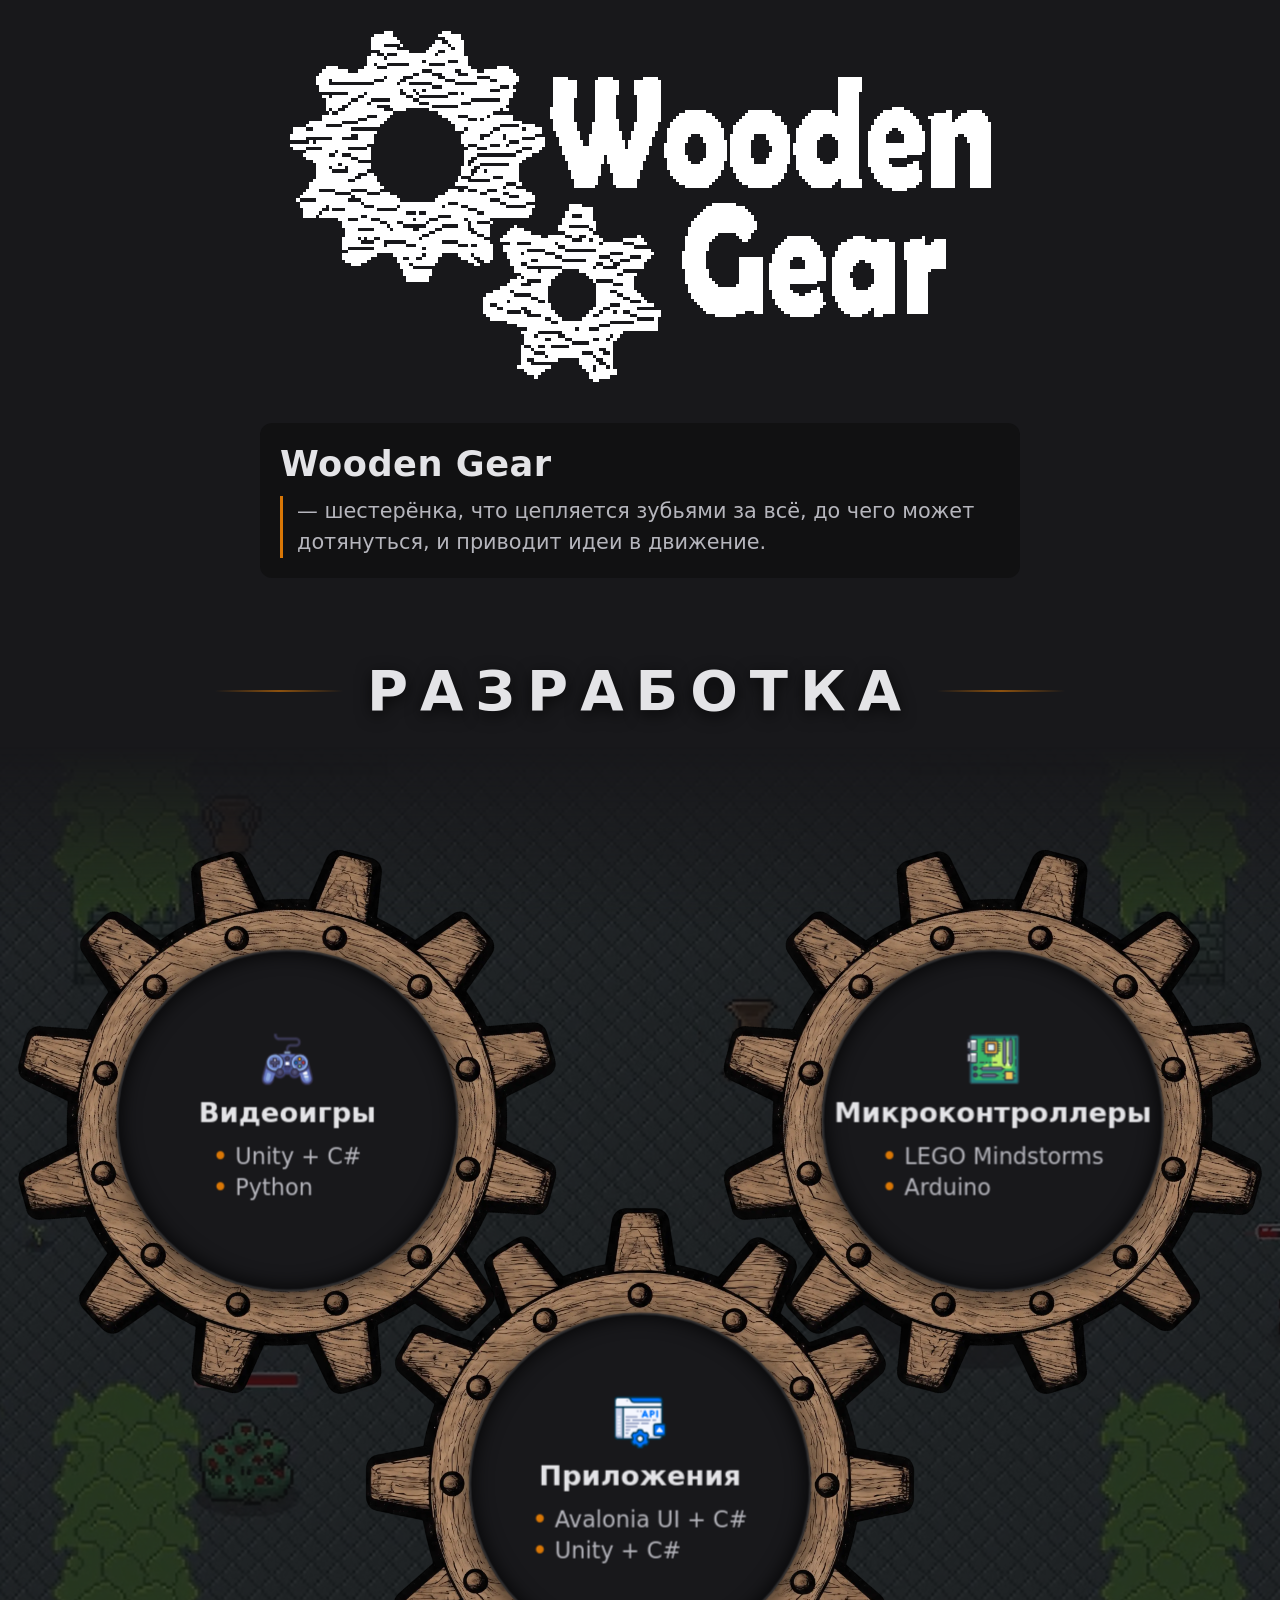
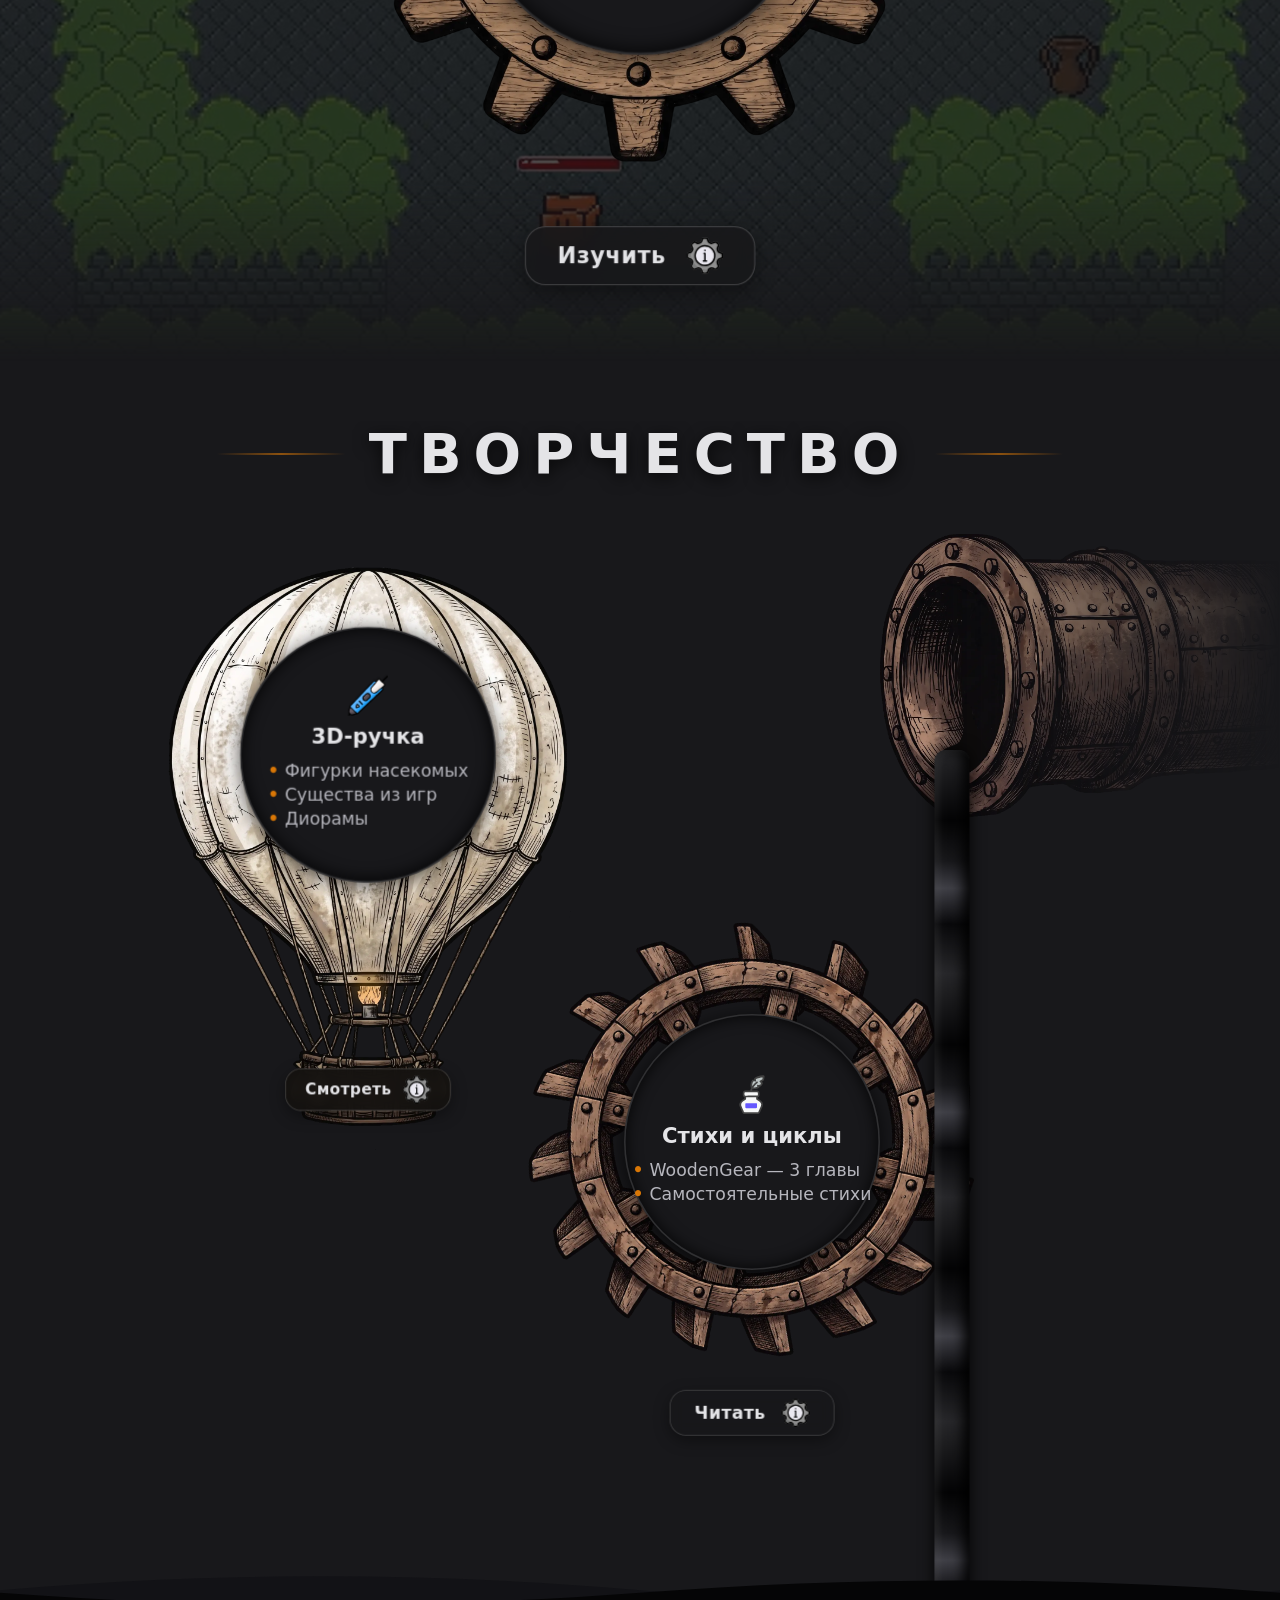
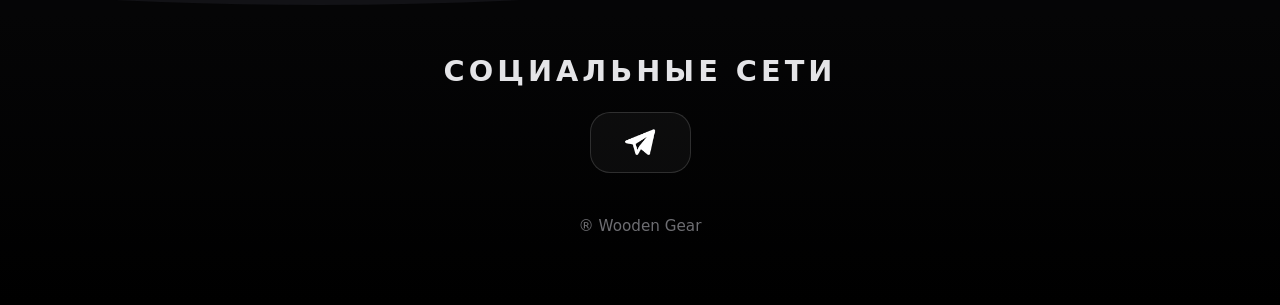
==== commit 1b568e2a: "feature: Add 3D-painting page" ====
--- a/index.html
+++ b/index.html
@@ -117,10 +117,10 @@
                         </div>
 
                         <div class="poetry__basket-actions">
-                            <button type="button" class="action-btn poetry__balloon-btn">
+                            <a href="3D_painting.html" class="action-btn poetry__balloon-btn" style="text-decoration: none;">
                                 <span>Смотреть</span>
                                 <img src="assets/img/more.svg" alt="" class="action-btn__icon">
-                            </button>
+                            </a>
                         </div>
                     </div>
 
@@ -138,8 +138,7 @@
                             <h3 class="gear-card__title">Стихи и циклы</h3>
                             <div class="gear-card__list">
                                 <p class="gear-card__desc">WoodenGear — 3 главы</p>
-                                <p class="gear-card__desc">Дождь</p>
-                                <p class="gear-card__desc">Свыше</p>
+                                <p class="gear-card__desc">Самостоятельные стихи</p>
                             </div>
                         </div>
                     </div>
--- a/style.css
+++ b/style.css
@@ -215,7 +215,20 @@
     white-space: nowrap;
 }
 
+.gear-card__desc__tiny-text {
+    font-size: 1.15rem;
+    color: var(--color-text-muted);
+    line-height: 1.4;
+    white-space: nowrap;
+}
+
 .gear-card__desc::before {
+    content: "• ";
+    color: var(--color-accent);
+    font-weight: bold;
+}
+
+.gear-card__desc__tiny-text::before {
     content: "• ";
     color: var(--color-accent);
     font-weight: bold;
@@ -730,6 +743,26 @@
     padding-top: 30px;
 }
 
+.long-chain-viewport {
+    position: relative;
+    width: 100%;
+    height: calc(4600px * var(--dev-scale));
+    display: flex;
+    justify-content: center;
+    align-items: flex-start;
+    overflow: hidden;
+}
+
+.long-chain-canvas {
+    position: relative;
+    width: 1300px;
+    height: 4600px;
+    flex-shrink: 0;
+    transform: scale(var(--dev-scale));
+    transform-origin: top center;
+    padding-top: 30px;
+}
+
 .gear-chain {
     display: flex;
     flex-direction: column;
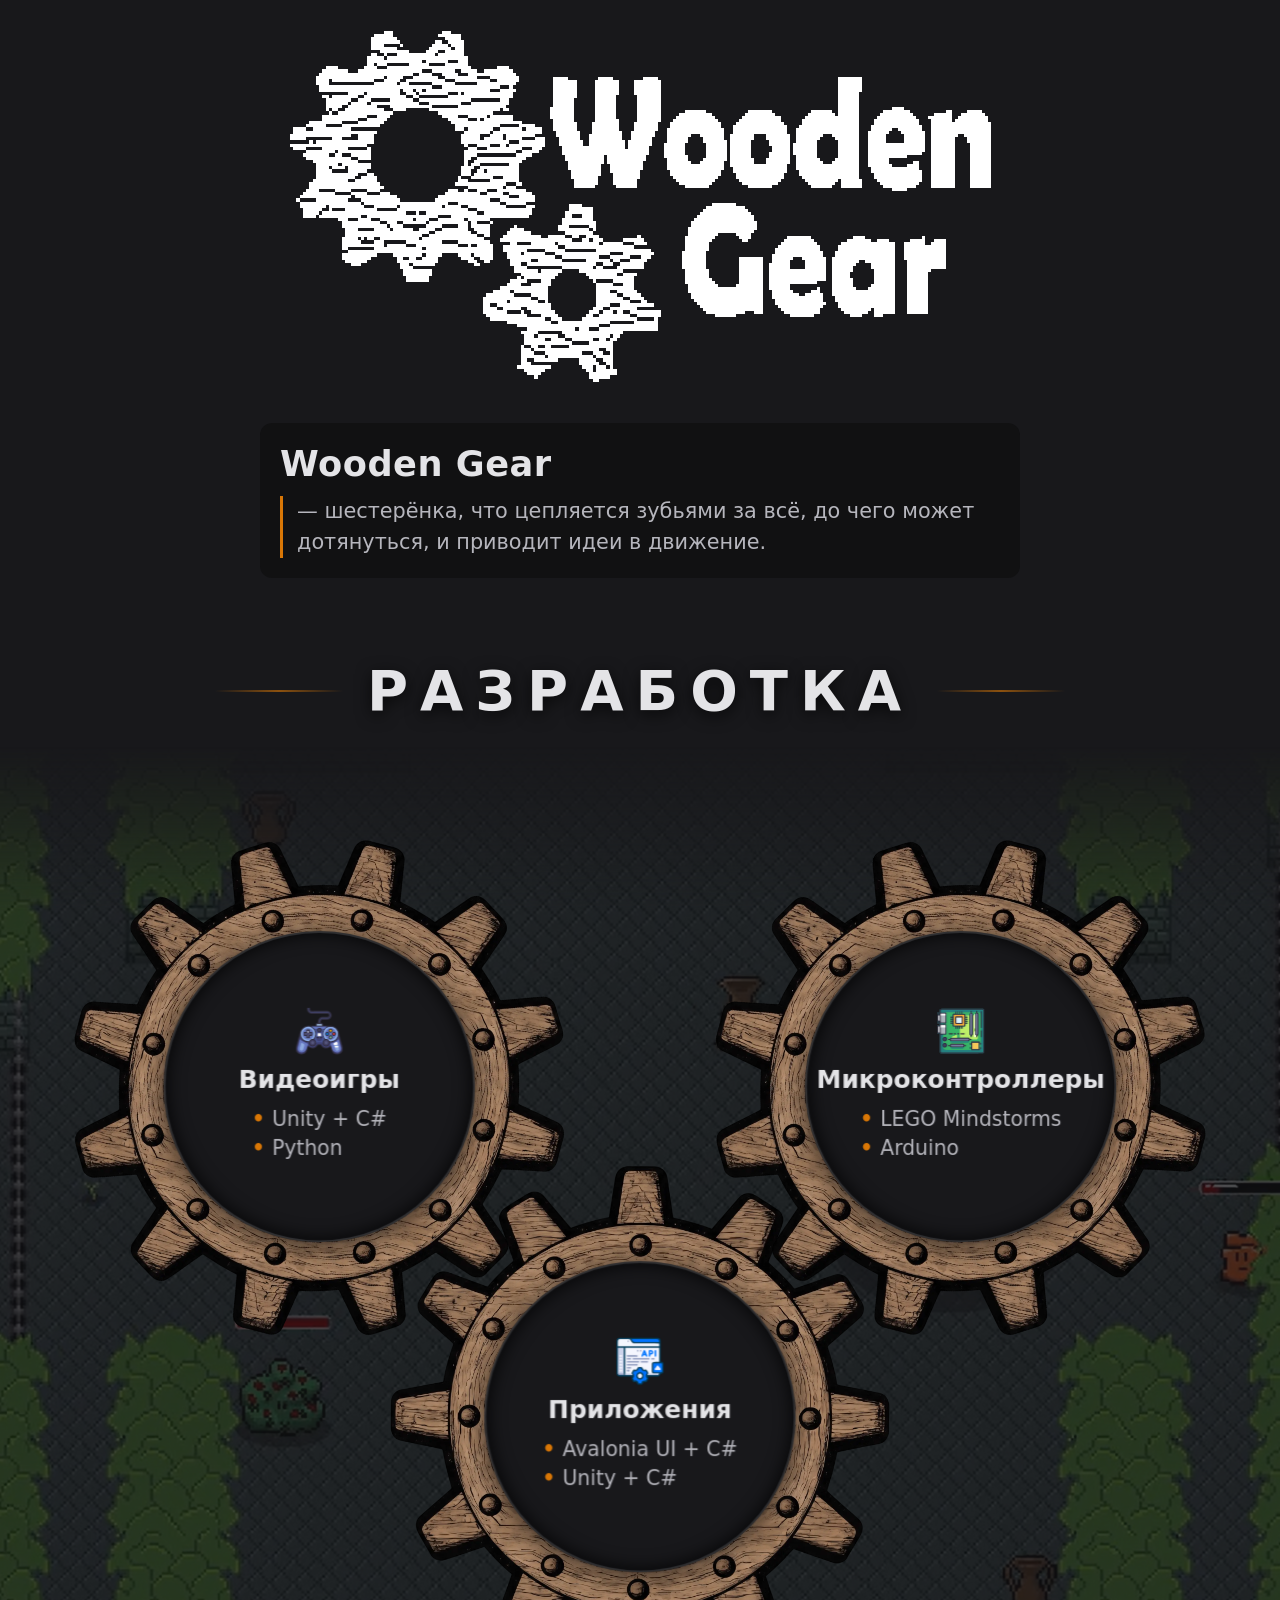
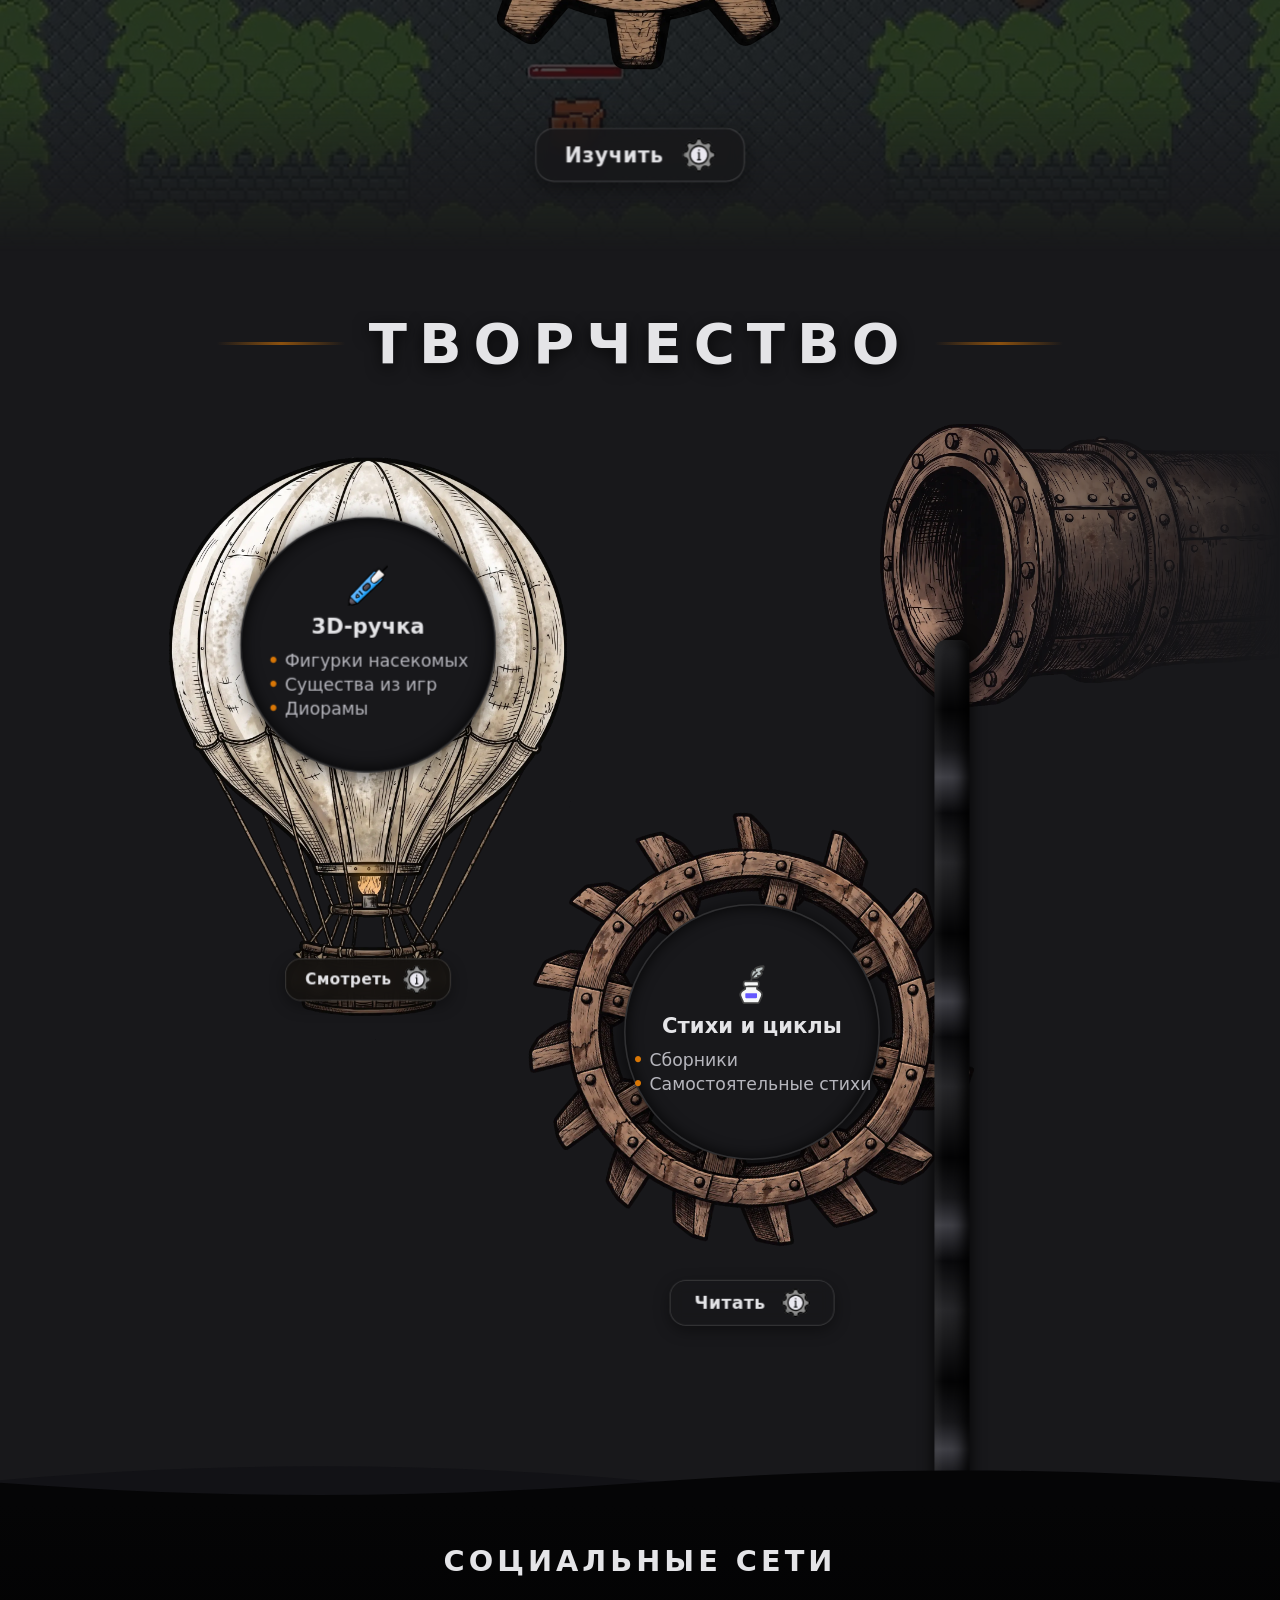
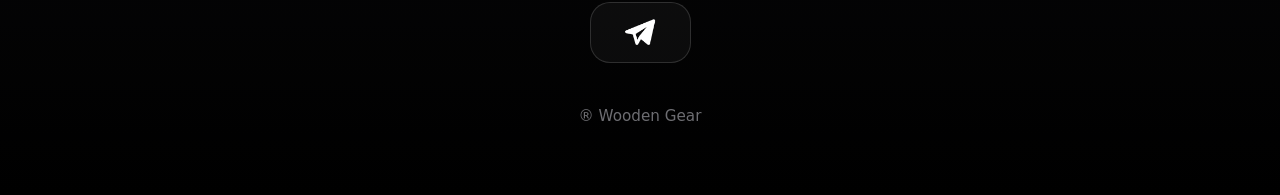
==== commit beb0da51: "feature: Add poetry page" ====
--- a/index.html
+++ b/index.html
@@ -137,17 +137,17 @@
                             <img src="assets/img/quill.svg" alt="" class="gear-card__icon">
                             <h3 class="gear-card__title">Стихи и циклы</h3>
                             <div class="gear-card__list">
-                                <p class="gear-card__desc">WoodenGear — 3 главы</p>
+                                <p class="gear-card__desc">Сборники</p>
                                 <p class="gear-card__desc">Самостоятельные стихи</p>
                             </div>
                         </div>
                     </div>
 
                     <div class="dev__actions poetry__actions">
-                        <button type="button" class="action-btn poetry__more-btn">
+                        <a href="poetry.html" class="action-btn poetry__more-btn" style="text-decoration: none;">
                             <span>Читать</span>
                             <img src="assets/img/more.svg" alt="" class="action-btn__icon">
-                        </button>
+                        </a>
                     </div>
                 </div>
 
--- a/style.css
+++ b/style.css
@@ -934,4 +934,404 @@
 .color-dot.active {
     border-color: #ffffff;
     transform: scale(1.18);
+}
+
+.poetry-reader {
+    width: 100%;
+    margin-top: 10px;
+    position: relative;
+    overflow: hidden;
+}
+
+.reader-viewport {
+    position: relative;
+    width: 100%;
+    height: calc(1220px * var(--poetry-scale));
+    display: flex;
+    justify-content: center;
+    align-items: flex-start;
+    overflow: hidden;
+}
+
+.reader-canvas {
+    position: relative;
+    width: 1600px;
+    height: 1220px;
+    flex-shrink: 0;
+    transform: scale(var(--poetry-scale));
+    transform-origin: top center;
+}
+
+.reader-toc {
+    position: absolute;
+    top: 30px;
+    left: 25px;
+    width: 420px;
+    max-height: 990px;
+    display: flex;
+    flex-direction: column;
+    z-index: 5;
+    backdrop-filter: blur(8px);
+    border: 1px solid rgba(255, 255, 255, 0.1);
+    box-shadow: 0 10px 30px rgba(0, 0, 0, 0.65);
+}
+
+.reader-toc__modes {
+    display: flex;
+    align-items: center;
+    gap: 10px;
+    padding-bottom: 14px;
+    margin-bottom: 14px;
+    border-bottom: 1px solid rgba(255, 255, 255, 0.1);
+}
+
+.reader-toc__mode-gear {
+    width: 38px;
+    height: 38px;
+    image-rendering: pixelated;
+    transition: transform 0.6s cubic-bezier(0.34, 1.56, 0.64, 1);
+}
+
+.reader-toc__shelf {
+    background: rgba(0, 0, 0, 0.35);
+    border: 1px solid rgba(255, 255, 255, 0.08);
+    border-radius: 10px;
+    padding: 10px 12px;
+    margin-bottom: 16px;
+}
+
+.reader-toc__shelf-header {
+    display: flex;
+    align-items: center;
+    justify-content: space-between;
+    margin-bottom: 8px;
+}
+
+.reader-toc__shelf-label {
+    font-size: 0.85rem;
+    text-transform: uppercase;
+    letter-spacing: 1px;
+    color: var(--color-text-muted);
+    font-weight: 600;
+}
+
+.reader-toc__shelf-arrows {
+    display: flex;
+    gap: 6px;
+}
+
+.reader-toc__arrow {
+    padding: 2px 10px;
+    font-size: 0.8rem;
+}
+
+.reader-toc__books {
+    display: flex;
+    flex-direction: column;
+    gap: 6px;
+}
+
+.reader-book-btn {
+    display: flex;
+    align-items: center;
+    justify-content: space-between;
+    width: 100%;
+    padding: 8px 12px;
+    border-radius: 8px;
+    background: rgba(255, 255, 255, 0.04);
+    border: 1px solid rgba(255, 255, 255, 0.1);
+    color: var(--color-text-muted);
+    font-family: var(--font-main);
+    font-size: 0.98rem;
+    font-weight: 600;
+    cursor: pointer;
+    text-align: left;
+    transition: background 0.2s, border-color 0.2s, color 0.2s;
+}
+
+.reader-book-btn:hover {
+    background: rgba(255, 255, 255, 0.08);
+    color: var(--color-text-main);
+}
+
+.reader-book-btn.active {
+    background: rgba(217, 119, 6, 0.2);
+    border-color: var(--color-accent);
+    color: var(--color-text-main);
+}
+
+.reader-book-btn__meta {
+    font-size: 0.8rem;
+    color: var(--color-accent);
+    font-weight: 700;
+}
+
+.reader-toc__heading {
+    font-size: 1.45rem;
+    margin-bottom: 12px;
+}
+
+.reader-toc__list {
+    list-style: none;
+    display: flex;
+    flex-direction: column;
+    gap: 8px;
+    overflow-y: auto;
+    padding-right: 4px;
+    max-height: 520px;
+}
+
+.reader-toc__item {
+    display: flex;
+    align-items: baseline;
+    justify-content: space-between;
+    gap: 8px;
+    padding: 10px 14px;
+    border-radius: 10px;
+    background: rgba(255, 255, 255, 0.03);
+    border: 1px solid rgba(255, 255, 255, 0.07);
+    color: var(--color-text-muted);
+    cursor: pointer;
+    transition: background 0.2s, border-color 0.2s, color 0.2s, transform 0.15s;
+}
+
+.reader-toc__item:hover {
+    background: rgba(255, 255, 255, 0.07);
+    color: var(--color-text-main);
+    transform: translateX(3px);
+}
+
+.reader-toc__item.active {
+    background: rgba(217, 119, 6, 0.16);
+    border-color: var(--color-accent);
+    color: var(--color-text-main);
+    font-weight: 600;
+}
+
+.reader-toc__dots {
+    flex-grow: 1;
+    border-bottom: 1px dotted rgba(255, 255, 255, 0.22);
+    margin: 0 6px;
+}
+
+.reader-toc__page {
+    font-size: 0.9rem;
+    color: var(--color-accent);
+    font-weight: 700;
+    white-space: nowrap;
+}
+
+.reader-toc__hint {
+    margin-top: 14px;
+    padding-top: 12px;
+    border-top: 1px solid rgba(255, 255, 255, 0.08);
+    font-size: 0.88rem;
+    color: var(--color-text-muted);
+    line-height: 1.4;
+}
+
+.reader-stage {
+    position: absolute;
+    top: 30px;
+    left: 475px;
+    width: 700px;
+    display: flex;
+    flex-direction: column;
+    align-items: center;
+    gap: 18px;
+    z-index: 4;
+}
+
+.reader-sheet {
+    position: relative;
+    width: 700px;
+    height: 990px;
+    background: #141417;
+    border-radius: 10px;
+    border: 1px solid rgba(255, 255, 255, 0.16);
+    box-shadow: 
+        0 20px 50px rgba(0, 0, 0, 0.85),
+        0 0 0 1px rgba(0, 0, 0, 0.9);
+    overflow: hidden;
+    display: flex;
+    align-items: center;
+    justify-content: center;
+    transition: transform 0.28s ease, opacity 0.28s ease;
+}
+
+.reader-sheet.sheet-turning {
+    transform: translateY(-8px) scale(0.985);
+    opacity: 0.55;
+}
+
+.reader-sheet__img {
+    position: relative;
+    z-index: 2;
+    width: 100%;
+    height: 100%;
+    object-fit: contain;
+    display: block;
+}
+
+.reader-sheet__placeholder {
+    position: absolute;
+    inset: 32px;
+    border: 2px dashed rgba(217, 119, 6, 0.35);
+    border-radius: 8px;
+    display: flex;
+    flex-direction: column;
+    align-items: center;
+    justify-content: center;
+    text-align: center;
+    padding: 30px;
+    gap: 16px;
+    z-index: 1;
+    background: rgba(20, 20, 24, 0.7);
+    transition: opacity 0.2s ease;
+}
+
+.reader-sheet__placeholder h3 {
+    font-size: 2rem;
+    color: var(--color-text-main);
+}
+
+.reader-sheet__placeholder p {
+    font-size: 1.05rem;
+    color: var(--color-text-muted);
+    word-break: break-all;
+}
+
+.reader-sheet__page-num {
+    margin-top: 20px;
+    font-size: 1.5rem;
+    font-weight: 700;
+    color: var(--color-accent);
+}
+
+.reader-controls {
+    display: flex;
+    align-items: center;
+    gap: 16px;
+}
+
+.mini-btn:disabled {
+    opacity: 0.35;
+    cursor: default;
+    pointer-events: none;
+}
+
+.reader-controls .mini-btn:disabled {
+    opacity: 0.35;
+    cursor: not-allowed;
+    border-color: rgba(255, 255, 255, 0.08);
+}
+
+.reader-pointer {
+    position: absolute;
+    top: 525px;
+    left: 1185px;
+    width: 115px;
+    height: 60px;
+    transform: translateY(-50%);
+    z-index: 6;
+    pointer-events: none;
+    display: flex;
+    align-items: center;
+    justify-content: center;
+}
+
+.reader-pointer__img {
+    width: 100%;
+    height: auto;
+    display: block;
+    filter: drop-shadow(0 4px 10px rgba(0, 0, 0, 0.85));
+}
+
+.reader-pointer__fallback {
+    width: 0;
+    height: 0;
+    border-top: 14px solid transparent;
+    border-bottom: 14px solid transparent;
+    border-left: 26px solid var(--color-accent);
+    filter: drop-shadow(0 0 10px rgba(217, 119, 6, 0.6));
+}
+
+.reader-pointer__img:not([style*="display: none"]) + .reader-pointer__fallback {
+    display: none;
+}
+
+.reader-flywheel-mask {
+    position: absolute;
+    top: 0;
+    left: 1200px;
+    width: 600px;
+    height: 1120px;
+    z-index: 3;
+    -webkit-mask-image: linear-gradient(to bottom, transparent 0%, black 12%, black 88%, transparent 100%);
+    mask-image: linear-gradient(to bottom, transparent 0%, black 12%, black 88%, transparent 100%);
+}
+
+.reader-flywheel {
+    position: absolute;
+    top: -325px;
+    left: 95px;
+    width: 1700px;
+    height: 1700px;
+    user-select: none;
+    cursor: grab;
+}
+
+.reader-flywheel:active {
+    cursor: grabbing;
+}
+
+.reader-flywheel__gear {
+    width: 100%;
+    height: 100%;
+    object-fit: contain;
+    display: block;
+    transform-origin: 50% 50%;
+    pointer-events: none;
+    filter: drop-shadow(-10px 0 25px rgba(0, 0, 0, 0.85));
+}
+
+.reader-flywheel__numbers {
+    position: absolute;
+    inset: 0;
+    pointer-events: none;
+}
+
+.flywheel-tooth-num {
+    position: absolute;
+    top: 50%;
+    left: 50%;
+    width: 54px;
+    height: 54px;
+    margin-top: -27px;
+    margin-left: -27px;
+    border-radius: 50%;
+    background: rgba(20, 20, 24, 0.94);
+    border: 2px solid rgba(255, 255, 255, 0.25);
+    color: var(--color-text-muted);
+    font-size: 1.3rem;
+    font-weight: 700;
+    display: flex;
+    align-items: center;
+    justify-content: center;
+    box-shadow: 0 4px 14px rgba(0, 0, 0, 0.85);
+    pointer-events: auto;
+    cursor: pointer;
+    transition: border-color 0.25s, color 0.25s, background 0.25s, box-shadow 0.25s;
+}
+
+.flywheel-tooth-num:hover {
+    border-color: var(--color-accent);
+    color: var(--color-text-main);
+}
+
+.flywheel-tooth-num.active {
+    background: var(--color-accent);
+    border-color: #fde68a;
+    color: #09090b;
+    box-shadow: 0 0 22px rgba(217, 119, 6, 0.8);
 }
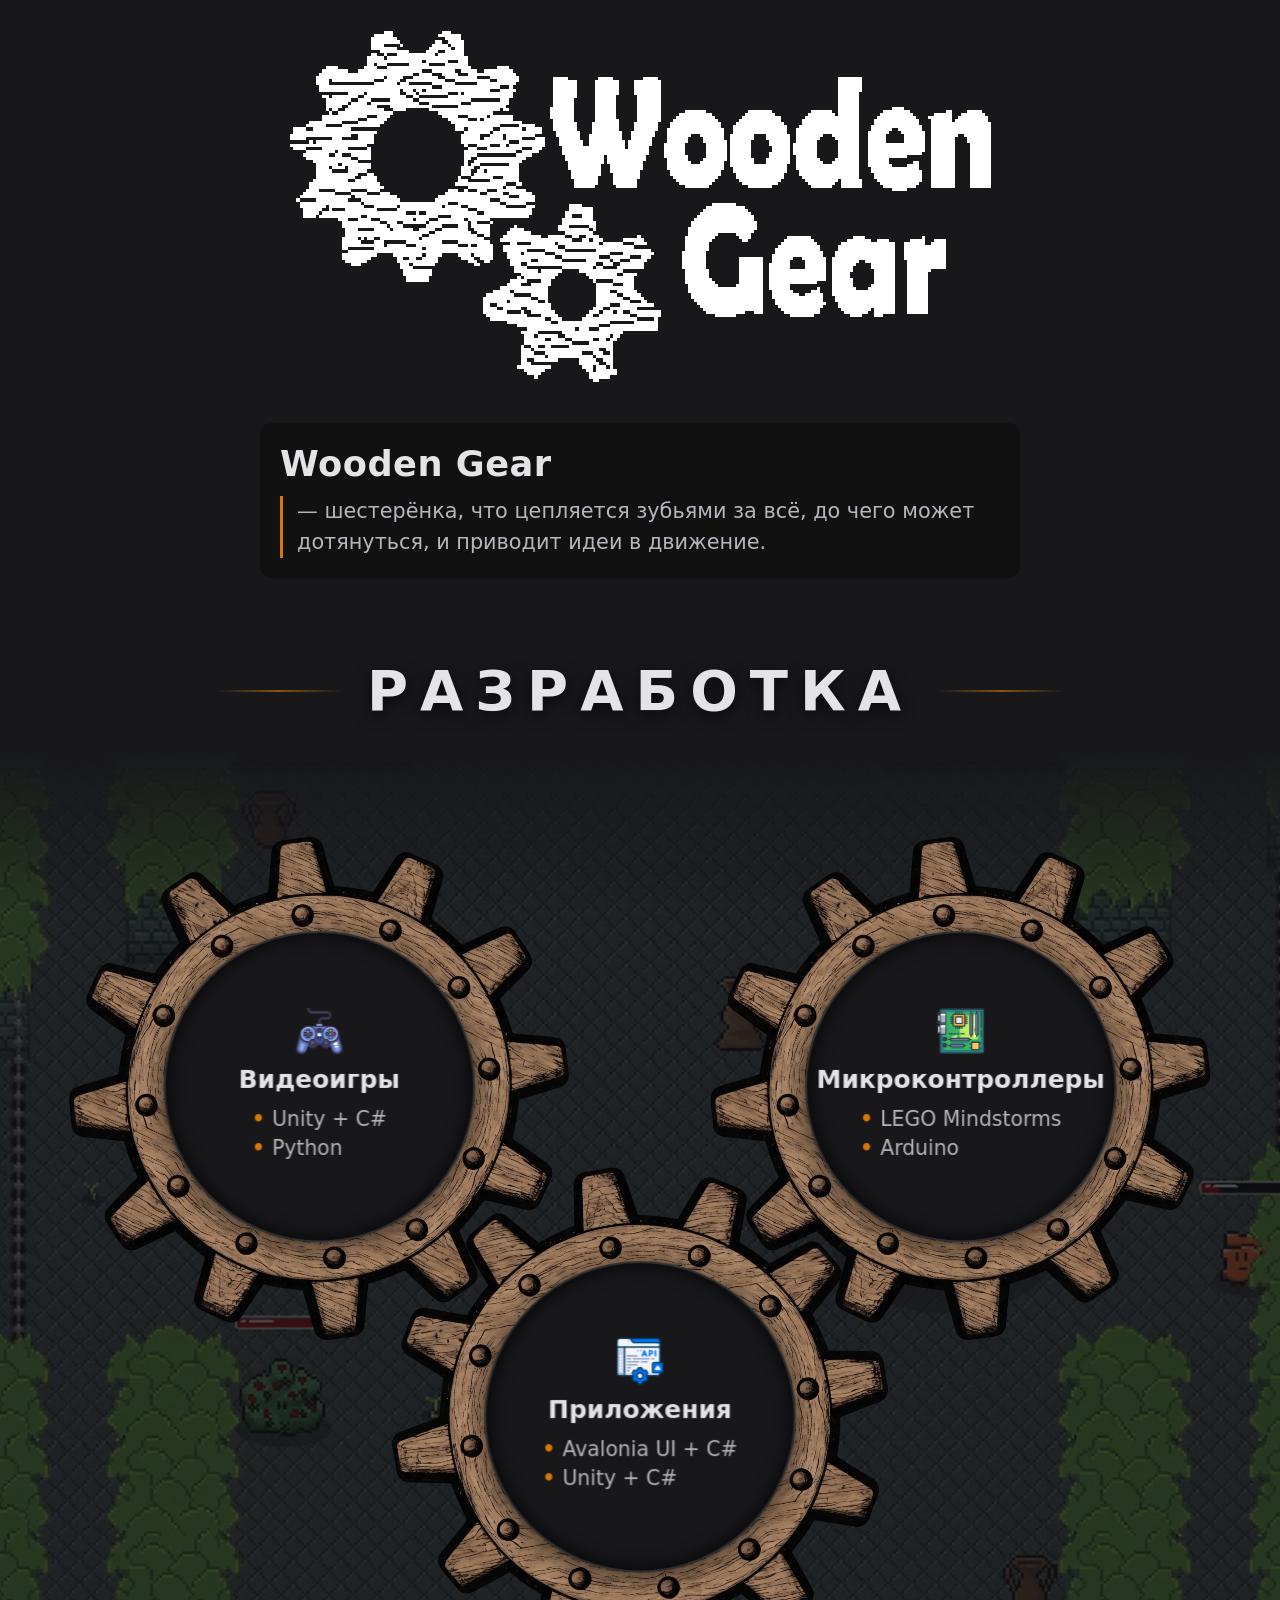
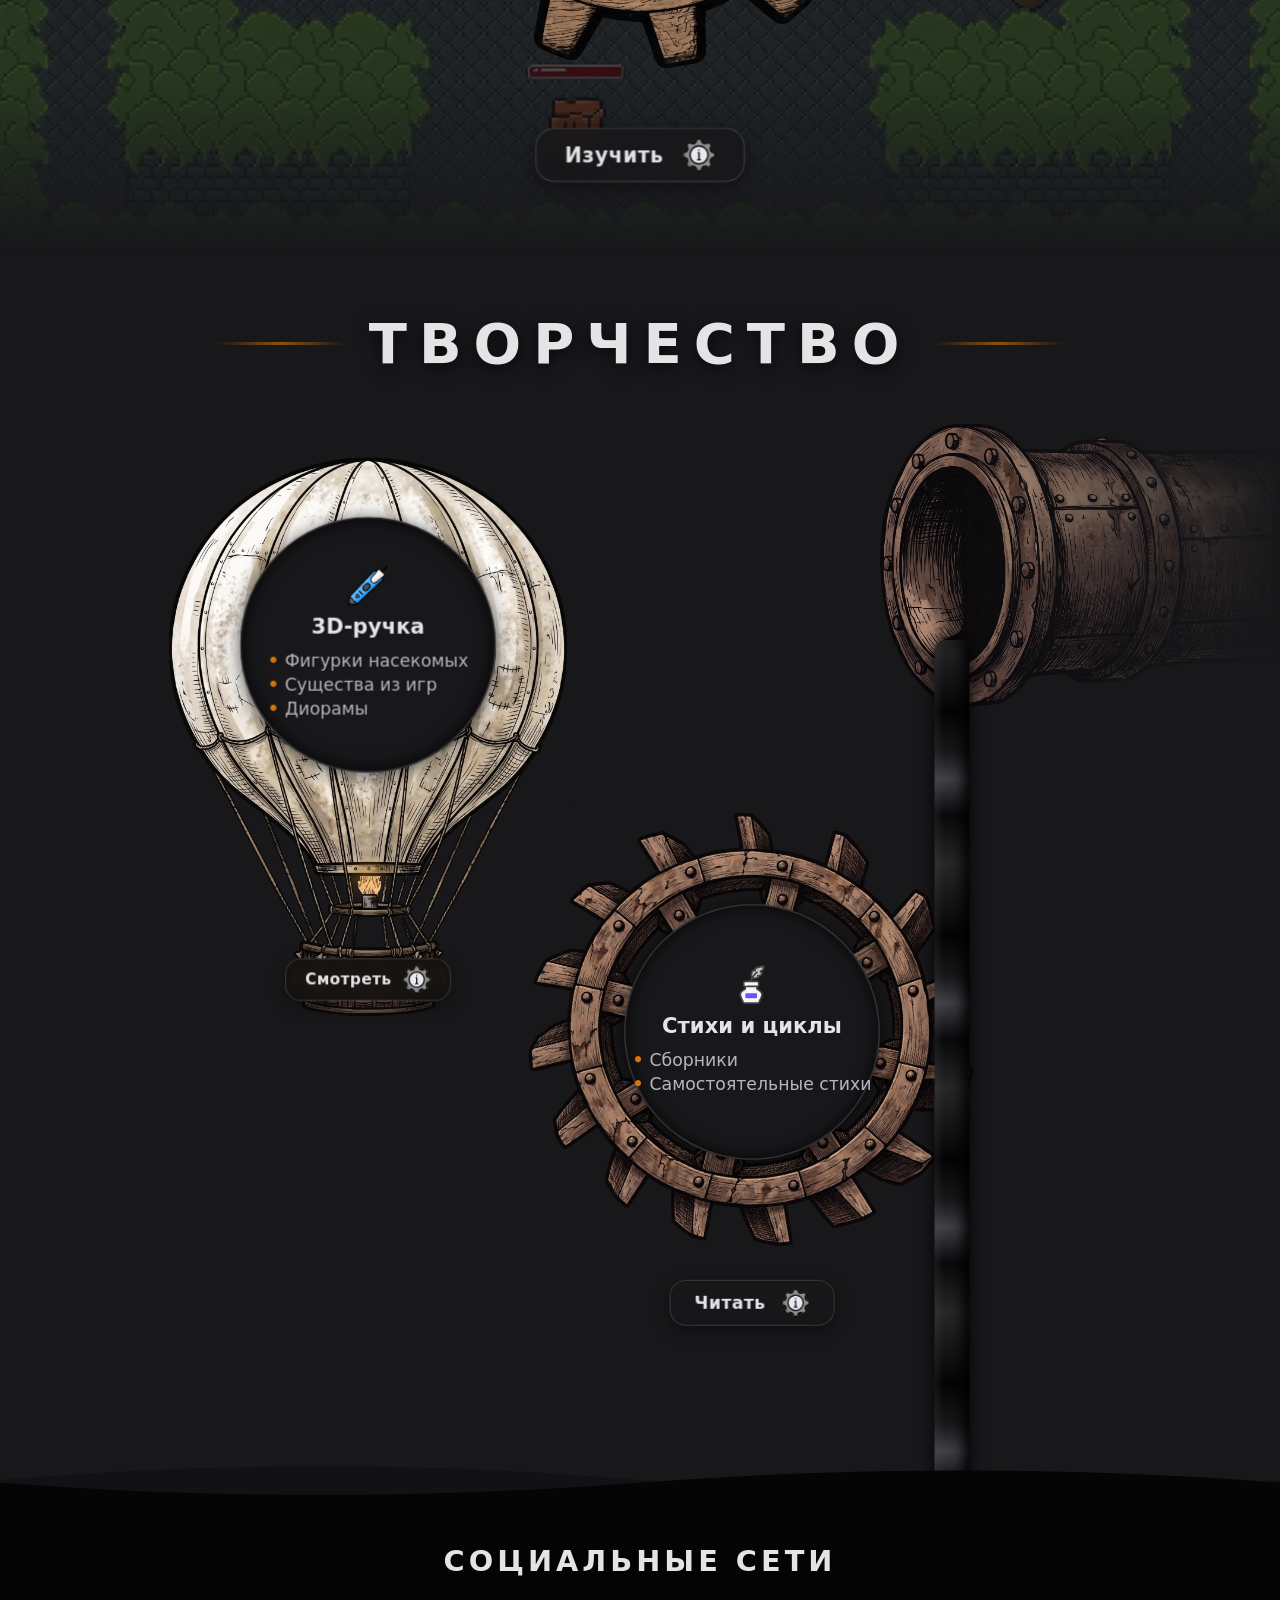
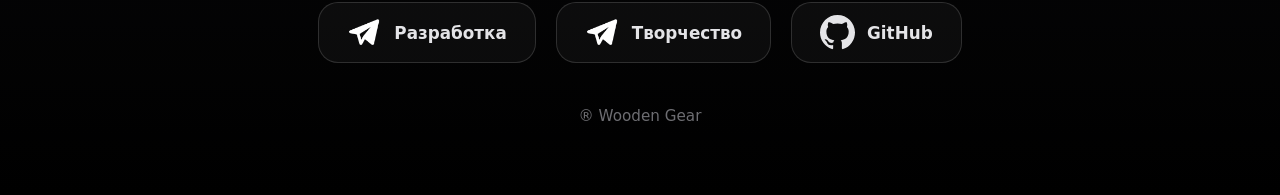
==== commit beeb4143: "feature and refactor: Add gear puzzle on dev page" ====
--- a/index.html
+++ b/index.html
@@ -84,7 +84,7 @@
                         </ul>
 
                         <div class="dev__actions">
-                            <a href="dev.html" class="action-btn dev__more-btn" style="text-decoration: none;">
+                            <a href="dev.html" class="action-btn dev__more-btn">
                                 <span>Изучить</span>
                                 <img src="assets/img/more.svg" alt="" class="action-btn__icon">
                             </a>
@@ -101,7 +101,6 @@
 
             <div class="poetry__stage">
                 <div class="poetry__canvas">
-                    
                     <div class="poetry__balloon">
                         <img src="assets/img/ball.webp" alt="" class="poetry__balloon-img" aria-hidden="true">
                         <div class="poetry__burner-glow" aria-hidden="true"></div>
@@ -117,7 +116,7 @@
                         </div>
 
                         <div class="poetry__basket-actions">
-                            <a href="3D_painting.html" class="action-btn poetry__balloon-btn" style="text-decoration: none;">
+                            <a href="3D_painting.html" class="action-btn poetry__balloon-btn">
                                 <span>Смотреть</span>
                                 <img src="assets/img/more.svg" alt="" class="action-btn__icon">
                             </a>
@@ -132,7 +131,7 @@
 
                     <div class="poetry__wheel-item">
                         <img src="assets/img/wheel.webp" alt="" class="poetry__wheel-mesh" aria-hidden="true">
-                        
+
                         <div class="gear-card poetry__card">
                             <img src="assets/img/quill.svg" alt="" class="gear-card__icon">
                             <h3 class="gear-card__title">Стихи и циклы</h3>
@@ -144,7 +143,7 @@
                     </div>
 
                     <div class="dev__actions poetry__actions">
-                        <a href="poetry.html" class="action-btn poetry__more-btn" style="text-decoration: none;">
+                        <a href="poetry.html" class="action-btn poetry__more-btn">
                             <span>Читать</span>
                             <img src="assets/img/more.svg" alt="" class="action-btn__icon">
                         </a>
@@ -168,7 +167,18 @@
             <h2 class="oil-ocean__title">Социальные сети</h2>
             <div class="oil-ocean__links">
                 <a href="https://t.me/WG_Programming" target="_blank" rel="noopener noreferrer" class="oil-ocean__link">
-                    <img src="assets/img/telegram.png" alt="Telegram" class="action-btn__icon">
+                    <img src="assets/img/telegram.png" alt="" class="action-btn__icon">
+                    <span>Разработка</span>
+                </a>
+                <a href="https://t.me/wgpoetry" target="_blank" rel="noopener noreferrer" class="oil-ocean__link">
+                    <img src="assets/img/telegram.png" alt="" class="action-btn__icon">
+                    <span>Творчество</span>
+                </a>
+                <a href="https://github.com/WoodenGear-GameDev" target="_blank" rel="noopener noreferrer" class="oil-ocean__link">
+                    <svg class="action-btn__icon" viewBox="0 0 24 24" fill="currentColor" aria-hidden="true">
+                        <path d="M12 0C5.37 0 0 5.37 0 12c0 5.31 3.435 9.795 8.205 11.385.6.105.825-.255.825-.57 0-.285-.015-1.23-.015-2.235-3.015.555-3.795-.735-4.035-1.41-.135-.345-.72-1.41-1.23-1.695-.42-.225-1.02-.78-.015-.795.945-.015 1.62.87 1.845 1.23 1.08 1.815 2.805 1.305 3.495.99.105-.78.42-1.305.765-1.605-2.67-.3-5.46-1.335-5.46-5.925 0-1.305.465-2.385 1.23-3.225-.12-.3-.54-1.53.12-3.18 0 0 1.005-.315 3.3 1.23.96-.27 1.98-.405 3-.405s2.04.135 3 .405c2.295-1.56 3.3-1.23 3.3-1.23.66 1.65.24 2.88.12 3.18.765.84 1.23 1.905 1.23 3.225 0 4.605-2.805 5.625-5.475 5.925.435.375.81 1.095.81 2.22 0 1.605-.015 2.895-.015 3.3 0 .315.225.69.825.57A12.02 12.02 0 0024 12c0-6.63-5.37-12-12-12z"/>
+                    </svg>
+                    <span>GitHub</span>
                 </a>
             </div>
             <p class="oil-ocean__copy">® Wooden Gear</p>
--- a/style.css
+++ b/style.css
@@ -1,13 +1,12 @@
-/* ========================================================================== */
 :root {
     --color-bg-base: #18181b;
     --color-bg-card: rgba(10, 10, 10, 0.5);
     --color-bg-overlay: rgba(18, 18, 20, 0.75);
-    
+
     --color-text-main: #e4e4e7;
     --color-text-muted: #b6b6bd;
     --color-accent: #d97706;
-    
+
     --font-main: system-ui, -apple-system, BlinkMacSystemFont, 'Segoe UI', Roboto, sans-serif;
     --container-width: 800px;
     --radius-card: 12px;
@@ -18,6 +17,10 @@
     --logo-scale: 1;
     --dev-scale: 1;
     --poetry-scale: 1;
+    --dev-home-scale: 1;
+    --poetry-home-scale: 1;
+    --chain-scale: 1;
+    --chain-base-height: 4150px;
 }
 
 *,
@@ -45,7 +48,6 @@
     padding: 0 20px;
 }
 
-/* ========================================================================== */
 .section-title-wrap {
     max-width: var(--container-width);
     margin: 0 auto 24px auto;
@@ -77,7 +79,6 @@
     flex-shrink: 0;
 }
 
-/* ========================================================================== */
 .site-header {
     display: flex;
     justify-content: center;
@@ -133,7 +134,6 @@
     margin-left: -130px;
 }
 
-/* ========================================================================== */
 .hero {
     display: flex;
     justify-content: center;
@@ -165,7 +165,6 @@
     padding-left: 14px;
 }
 
-/* ========================================================================== */
 .gear-card {
     position: relative;
     z-index: 2;
@@ -174,7 +173,7 @@
     border-radius: 50%;
     background: rgba(24, 24, 27, 1);
     backdrop-filter: blur(4px);
-    box-shadow: 
+    box-shadow:
         0 4px 25px rgba(0, 0, 0, 0.7),
         inset 0 0 18px rgba(0, 0, 0, 0.85);
     border: 2px solid rgba(255, 255, 255, 0.1);
@@ -215,20 +214,12 @@
     white-space: nowrap;
 }
 
-.gear-card__desc__tiny-text {
+.gear-card__desc--sm {
     font-size: 1.15rem;
-    color: var(--color-text-muted);
-    line-height: 1.4;
-    white-space: nowrap;
+    margin-top: 2px;
 }
 
 .gear-card__desc::before {
-    content: "• ";
-    color: var(--color-accent);
-    font-weight: bold;
-}
-
-.gear-card__desc__tiny-text::before {
     content: "• ";
     color: var(--color-accent);
     font-weight: bold;
@@ -252,6 +243,7 @@
     letter-spacing: 0.5px;
     font-weight: 600;
     color: var(--color-text-main);
+    text-decoration: none;
     background: rgba(24, 24, 27, 0.85);
     border: 1px solid rgba(255, 255, 255, 0.2);
     border-radius: var(--radius-pill);
@@ -278,7 +270,6 @@
     transform: rotate(360deg);
 }
 
-/* ========================================================================== */
 .dev {
     width: 100%;
     margin-top: 40px;
@@ -387,7 +378,6 @@
     will-change: transform;
 }
 
-/* ========================================================================== */
 .poetry {
     width: 100%;
     margin-top: 60px;
@@ -502,7 +492,7 @@
 .poetry__balloon:has(.poetry__balloon-btn:hover) .poetry__balloon-card {
     transform: translate(-50%, calc(-50% - 20px)) scale(1.02);
     border-color: rgba(217, 119, 6, 0.5);
-    box-shadow: 
+    box-shadow:
         0 8px 30px rgba(0, 0, 0, 0.8),
         0 0 25px rgba(217, 119, 6, 0.25),
         inset 0 0 18px rgba(0, 0, 0, 0.85);
@@ -515,7 +505,6 @@
     width: 500px;
     z-index: 2;
     pointer-events: none;
-
     -webkit-mask-image: linear-gradient(to right, black 15%, transparent 100%);
     mask-image: linear-gradient(to right, black 15%, transparent 100%);
 }
@@ -547,7 +536,7 @@
     transform: translateX(50%);
     transition: width 1.8s cubic-bezier(0.25, 1, 0.5, 1);
     border-radius: 14px;
-    box-shadow: 
+    box-shadow:
         inset 6px 0 10px rgba(255, 255, 255, 0.08),
         inset -8px 0 16px rgba(0, 0, 0, 0.95),
         0 0 20px rgba(0, 0, 0, 0.85);
@@ -593,7 +582,6 @@
     z-index: 6;
 }
 
-/* ========================================================================== */
 .oil-ocean__waves {
     position: absolute;
     bottom: -2px;
@@ -659,11 +647,14 @@
 .oil-ocean__link {
     display: inline-flex;
     align-items: center;
-    padding: 12px 32px;
+    gap: 12px;
+    padding: 12px 28px;
     border-radius: var(--radius-pill);
     background: rgba(255, 255, 255, 0.04);
     border: 1px solid rgba(255, 255, 255, 0.14);
     color: var(--color-text-main);
+    font-size: 1.05rem;
+    font-weight: 600;
     text-decoration: none;
     transition: transform 0.25s ease, border-color 0.25s ease, box-shadow 0.25s ease;
 }
@@ -681,28 +672,6 @@
     opacity: 0.6;
 }
 
-/* ========================================================================== */
-@keyframes balloon-float {
-    0%, 100% { transform: translate3d(0, 0, 0) rotate(0.6deg); }
-    50%      { transform: translate3d(0, -16px, 0) rotate(-0.6deg); }
-}
-
-@keyframes wave-drift {
-    0% { transform: translate3d(0, 0, 0) scaleY(1); }
-    50% { transform: translate3d(-25%, 0, 0) scaleY(1.12); }
-    100% { transform: translate3d(-50%, 0, 0) scaleY(1); }
-}
-
-@keyframes logo-spin-cw {
-    from { transform: rotate(0deg); }
-    to   { transform: rotate(360deg); }
-}
-
-@keyframes logo-spin-ccw {
-    from { transform: rotate(0deg); }
-    to   { transform: rotate(-360deg); }
-}
-
 .projects-page {
     width: 100%;
     margin-top: 20px;
@@ -718,7 +687,6 @@
 }
 
 .projects-page__back-btn {
-    text-decoration: none;
     padding: 8px 24px;
     font-size: 1.1rem;
 }
@@ -726,7 +694,7 @@
 .chain-viewport {
     position: relative;
     width: 100%;
-    height: calc(3700px * var(--dev-scale));
+    height: calc(var(--chain-base-height) * var(--chain-scale));
     display: flex;
     justify-content: center;
     align-items: flex-start;
@@ -736,29 +704,9 @@
 .chain-canvas {
     position: relative;
     width: 1300px;
-    height: 3700px;
+    height: var(--chain-base-height);
     flex-shrink: 0;
-    transform: scale(var(--dev-scale));
-    transform-origin: top center;
-    padding-top: 30px;
-}
-
-.long-chain-viewport {
-    position: relative;
-    width: 100%;
-    height: calc(4600px * var(--dev-scale));
-    display: flex;
-    justify-content: center;
-    align-items: flex-start;
-    overflow: hidden;
-}
-
-.long-chain-canvas {
-    position: relative;
-    width: 1300px;
-    height: 4600px;
-    flex-shrink: 0;
-    transform: scale(var(--dev-scale));
+    transform: scale(var(--chain-scale));
     transform-origin: top center;
     padding-top: 30px;
 }
@@ -850,6 +798,10 @@
 .gear-media-fill--paint {
     cursor: crosshair;
     touch-action: none;
+}
+
+.gear-media-fill--interactive {
+    cursor: pointer;
 }
 
 .gear-chain__info {
@@ -879,6 +831,10 @@
 .gear-chain__info .profile-card__tagline {
     font-size: 1.15rem;
     margin-bottom: 0;
+}
+
+.gear-chain__info .gear-card__list {
+    margin-top: 10px;
 }
 
 .project-badge {
@@ -901,6 +857,11 @@
     margin-top: 16px;
     padding-top: 14px;
     border-top: 1px solid rgba(255, 255, 255, 0.08);
+}
+
+.tool-panel--compact {
+    margin-top: 10px;
+    padding-top: 10px;
 }
 
 .mini-btn {
@@ -922,6 +883,13 @@
     background: rgba(217, 119, 6, 0.22);
 }
 
+.mini-btn:disabled {
+    opacity: 0.35;
+    cursor: not-allowed;
+    pointer-events: none;
+    border-color: rgba(255, 255, 255, 0.08);
+}
+
 .color-dot {
     width: 28px;
     height: 28px;
@@ -1149,7 +1117,7 @@
     background: #141417;
     border-radius: 10px;
     border: 1px solid rgba(255, 255, 255, 0.16);
-    box-shadow: 
+    box-shadow:
         0 20px 50px rgba(0, 0, 0, 0.85),
         0 0 0 1px rgba(0, 0, 0, 0.9);
     overflow: hidden;
@@ -1212,18 +1180,6 @@
     display: flex;
     align-items: center;
     gap: 16px;
-}
-
-.mini-btn:disabled {
-    opacity: 0.35;
-    cursor: default;
-    pointer-events: none;
-}
-
-.reader-controls .mini-btn:disabled {
-    opacity: 0.35;
-    cursor: not-allowed;
-    border-color: rgba(255, 255, 255, 0.08);
 }
 
 .reader-pointer {
@@ -1240,14 +1196,7 @@
     justify-content: center;
 }
 
-.reader-pointer__img {
-    width: 100%;
-    height: auto;
-    display: block;
-    filter: drop-shadow(0 4px 10px rgba(0, 0, 0, 0.85));
-}
-
-.reader-pointer__fallback {
+.reader-pointer__arrow {
     width: 0;
     height: 0;
     border-top: 14px solid transparent;
@@ -1256,16 +1205,13 @@
     filter: drop-shadow(0 0 10px rgba(217, 119, 6, 0.6));
 }
 
-.reader-pointer__img:not([style*="display: none"]) + .reader-pointer__fallback {
-    display: none;
-}
-
 .reader-flywheel-mask {
     position: absolute;
     top: 0;
     left: 1200px;
     width: 600px;
     height: 1120px;
+    overflow: hidden;
     z-index: 3;
     -webkit-mask-image: linear-gradient(to bottom, transparent 0%, black 12%, black 88%, transparent 100%);
     mask-image: linear-gradient(to bottom, transparent 0%, black 12%, black 88%, transparent 100%);
@@ -1334,4 +1280,334 @@
     border-color: #fde68a;
     color: #09090b;
     box-shadow: 0 0 22px rgba(217, 119, 6, 0.8);
+}
+
+@keyframes balloon-float {
+    0%, 100% { transform: translate3d(0, 0, 0) rotate(0.6deg); }
+    50%      { transform: translate3d(0, -16px, 0) rotate(-0.6deg); }
+}
+
+@keyframes wave-drift {
+    0%   { transform: translate3d(0, 0, 0) scaleY(1); }
+    50%  { transform: translate3d(-25%, 0, 0) scaleY(1.12); }
+    100% { transform: translate3d(-50%, 0, 0) scaleY(1); }
+}
+
+@keyframes logo-spin-cw {
+    from { transform: rotate(0deg); }
+    to   { transform: rotate(360deg); }
+}
+
+@keyframes logo-spin-ccw {
+    from { transform: rotate(0deg); }
+    to   { transform: rotate(-360deg); }
+}
+
+@media (max-width: 820px) {
+
+    .projects-page__back-btn {
+        padding: 12px 28px;
+        font-size: 1.15rem;
+    }
+
+    .oil-ocean__links {
+        flex-direction: column;
+        align-items: stretch;
+        width: 100%;
+        max-width: 320px;
+    }
+
+    .oil-ocean__link {
+        justify-content: center;
+        padding: 14px 24px;
+        font-size: 1.15rem;
+    }
+
+    .dev__viewport {
+        height: calc(1840px * var(--dev-home-scale));
+    }
+
+    .dev__canvas {
+        width: 640px;
+        height: 1840px;
+        transform: scale(var(--dev-home-scale));
+        padding-top: 20px;
+    }
+
+    .content__gear-cluster {
+        flex-direction: column;
+        align-items: center;
+        margin-bottom: 35px;
+    }
+
+    .content__gear-item,
+    .content__gear-item--upper,
+    .content__gear-item--lower {
+        margin: 0;
+    }
+
+    .content__gear-item:not(:first-child) {
+        margin-top: -112px;
+    }
+
+    .dev__canvas .dev__more-btn {
+        padding: 18px 48px;
+        font-size: 1.85rem;
+        border-radius: 32px;
+    }
+
+    .dev__canvas .dev__more-btn .action-btn__icon {
+        width: 46px;
+        height: 46px;
+    }
+
+    .poetry__stage {
+        height: calc(2020px * var(--poetry-home-scale));
+    }
+
+    .poetry__canvas {
+        width: 760px;
+        height: 2020px;
+        transform: scale(var(--poetry-home-scale));
+    }
+
+    .poetry__balloon {
+        top: 10px;
+        left: 0;
+    }
+
+    .poetry__balloon-btn {
+        padding: 16px 42px;
+        font-size: 1.75rem;
+        border-radius: 30px;
+    }
+
+    .poetry__balloon-btn .action-btn__icon {
+        width: 42px;
+        height: 42px;
+    }
+
+    .poetry__pipe-wrap {
+        top: 830px;
+        right: -235px;
+        width: 500px;
+    }
+
+    .poetry__oil-stream {
+        top: 1090px;
+        right: 175px;
+    }
+
+    .poetry__wheel-item {
+        top: 1210px;
+        left: auto;
+        right: 135px;
+    }
+
+    .poetry__actions {
+        top: 1820px;
+        left: auto;
+        right: 135px;
+        width: 580px;
+    }
+
+    .poetry__more-btn {
+        padding: 18px 48px;
+        font-size: 1.85rem;
+        border-radius: 32px;
+    }
+
+    .poetry__more-btn .action-btn__icon {
+        width: 46px;
+        height: 46px;
+    }
+
+    .poetry__stage .oil-ocean__waves {
+        height: calc(90px * var(--poetry-home-scale));
+    }
+
+    .chain-canvas {
+        width: 920px;
+        padding-top: 20px;
+    }
+
+    .gear-chain__item {
+        width: 920px;
+        height: 600px;
+    }
+
+    .gear-chain__item:not(:first-child) {
+        margin-top: -112px;
+    }
+
+    .gear-chain__item--left .gear-chain__gear,
+    .gear-chain__item--right .gear-chain__gear {
+        left: -45px;
+    }
+
+    .gear-chain__item--left .gear-chain__info,
+    .gear-chain__item--right .gear-chain__info {
+        left: 460px;
+        width: 445px;
+        padding: 24px;
+    }
+
+    .gear-chain__header {
+        flex-wrap: wrap;
+        gap: 8px;
+    }
+
+    .gear-chain__header .profile-card__title {
+        font-size: 2rem;
+    }
+
+    .gear-chain__info .profile-card__tagline {
+        font-size: 1.32rem;
+        line-height: 1.42;
+    }
+
+    .gear-card__desc--sm {
+        font-size: 1.28rem;
+        white-space: normal;
+    }
+
+    .project-badge {
+        font-size: 1.05rem;
+        padding: 6px 14px;
+    }
+
+    .tool-panel {
+        gap: 12px;
+    }
+
+    .gear-chain__info .mini-btn {
+        font-size: 1.22rem;
+        padding: 10px 18px;
+        border-radius: 18px;
+    }
+
+    .gear-chain__info .color-dot {
+        width: 38px;
+        height: 38px;
+    }
+
+    .reader-viewport {
+        height: auto;
+        overflow: hidden;
+    }
+
+    .reader-canvas {
+        width: 100%;
+        height: auto;
+        transform: none;
+        display: flex;
+        flex-direction: column;
+        align-items: center;
+        padding: 10px 14px 0 14px;
+        gap: 24px;
+    }
+
+    .reader-toc {
+        position: relative;
+        top: auto;
+        left: auto;
+        width: 100%;
+        max-width: 540px;
+        max-height: none;
+    }
+
+    .reader-toc__modes .mini-btn {
+        flex: 1;
+        padding: 10px 14px;
+        font-size: 1rem;
+        text-align: center;
+    }
+
+    .reader-toc__arrow {
+        padding: 6px 14px;
+        font-size: 0.95rem;
+    }
+
+    .reader-toc__list {
+        max-height: 280px;
+    }
+
+    .reader-stage {
+        position: relative;
+        top: auto;
+        left: auto;
+        width: 100%;
+        max-width: 540px;
+    }
+
+    .reader-sheet {
+        width: 100%;
+        height: auto;
+        aspect-ratio: 700 / 990;
+    }
+
+    .reader-sheet__placeholder {
+        inset: 16px;
+        padding: 18px;
+    }
+
+    .reader-sheet__placeholder h3 {
+        font-size: 1.35rem;
+    }
+
+    .reader-controls {
+        width: 100%;
+        justify-content: space-between;
+        gap: 8px;
+    }
+
+    .reader-controls .mini-btn {
+        padding: 10px 16px;
+        font-size: 1rem;
+    }
+
+    .reader-pointer {
+        position: relative;
+        top: auto;
+        left: auto;
+        width: 40px;
+        height: 40px;
+        margin-bottom: -22px;
+        transform: rotate(90deg);
+        z-index: 6;
+    }
+
+    .reader-flywheel-mask {
+        position: relative;
+        top: auto;
+        left: auto;
+        width: 100vw;
+        height: 270px;
+        overflow: hidden;
+        z-index: 3;
+        -webkit-mask-image: linear-gradient(to right, transparent 0%, black 12%, black 88%, transparent 100%);
+        mask-image: linear-gradient(to right, transparent 0%, black 12%, black 88%, transparent 100%);
+    }
+
+    .reader-flywheel {
+        position: absolute;
+        top: 28px;
+        left: 50%;
+        width: 920px;
+        height: 920px;
+        transform: translateX(-50%);
+        touch-action: pan-y;
+    }
+
+    .flywheel-tooth-num {
+        width: 44px;
+        height: 44px;
+        margin-top: -22px;
+        margin-left: -22px;
+        font-size: 1.05rem;
+    }
+
+    .poetry-reader .oil-ocean__waves {
+        height: 42px;
+    }
 }
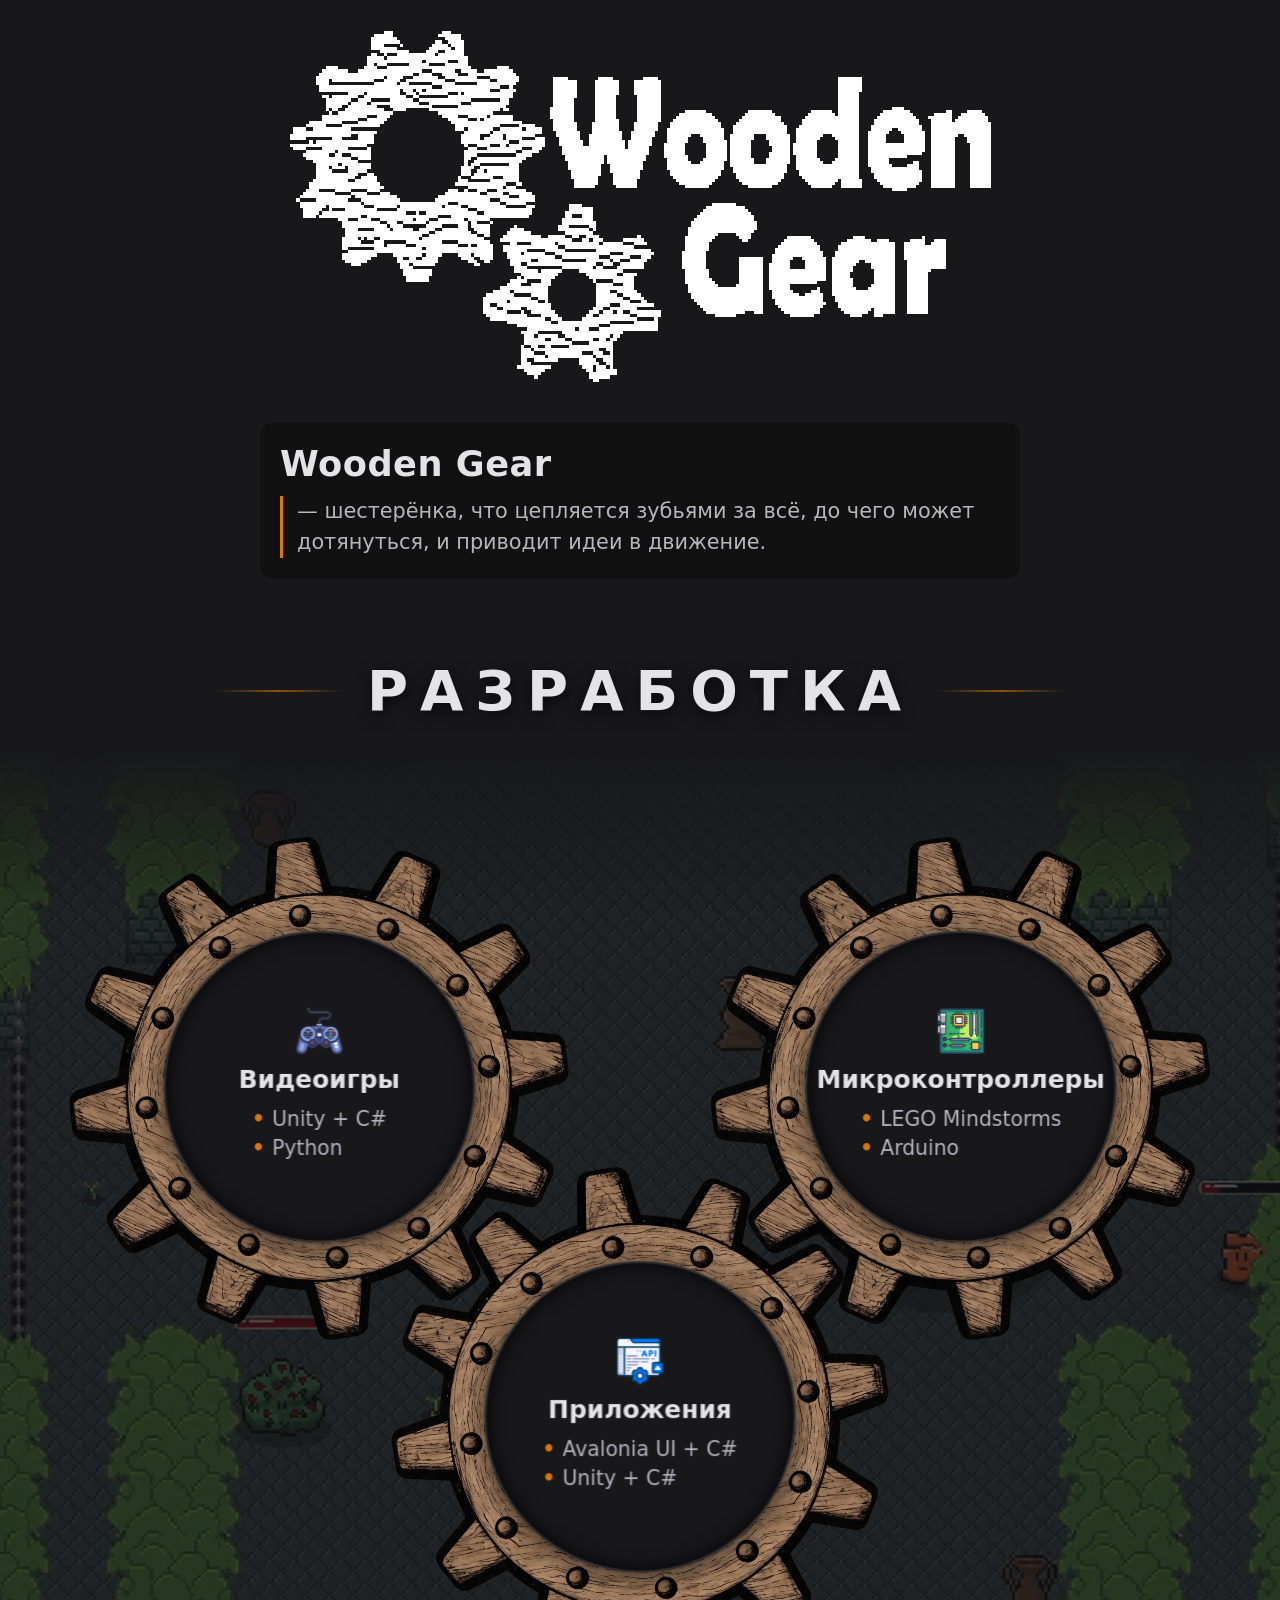
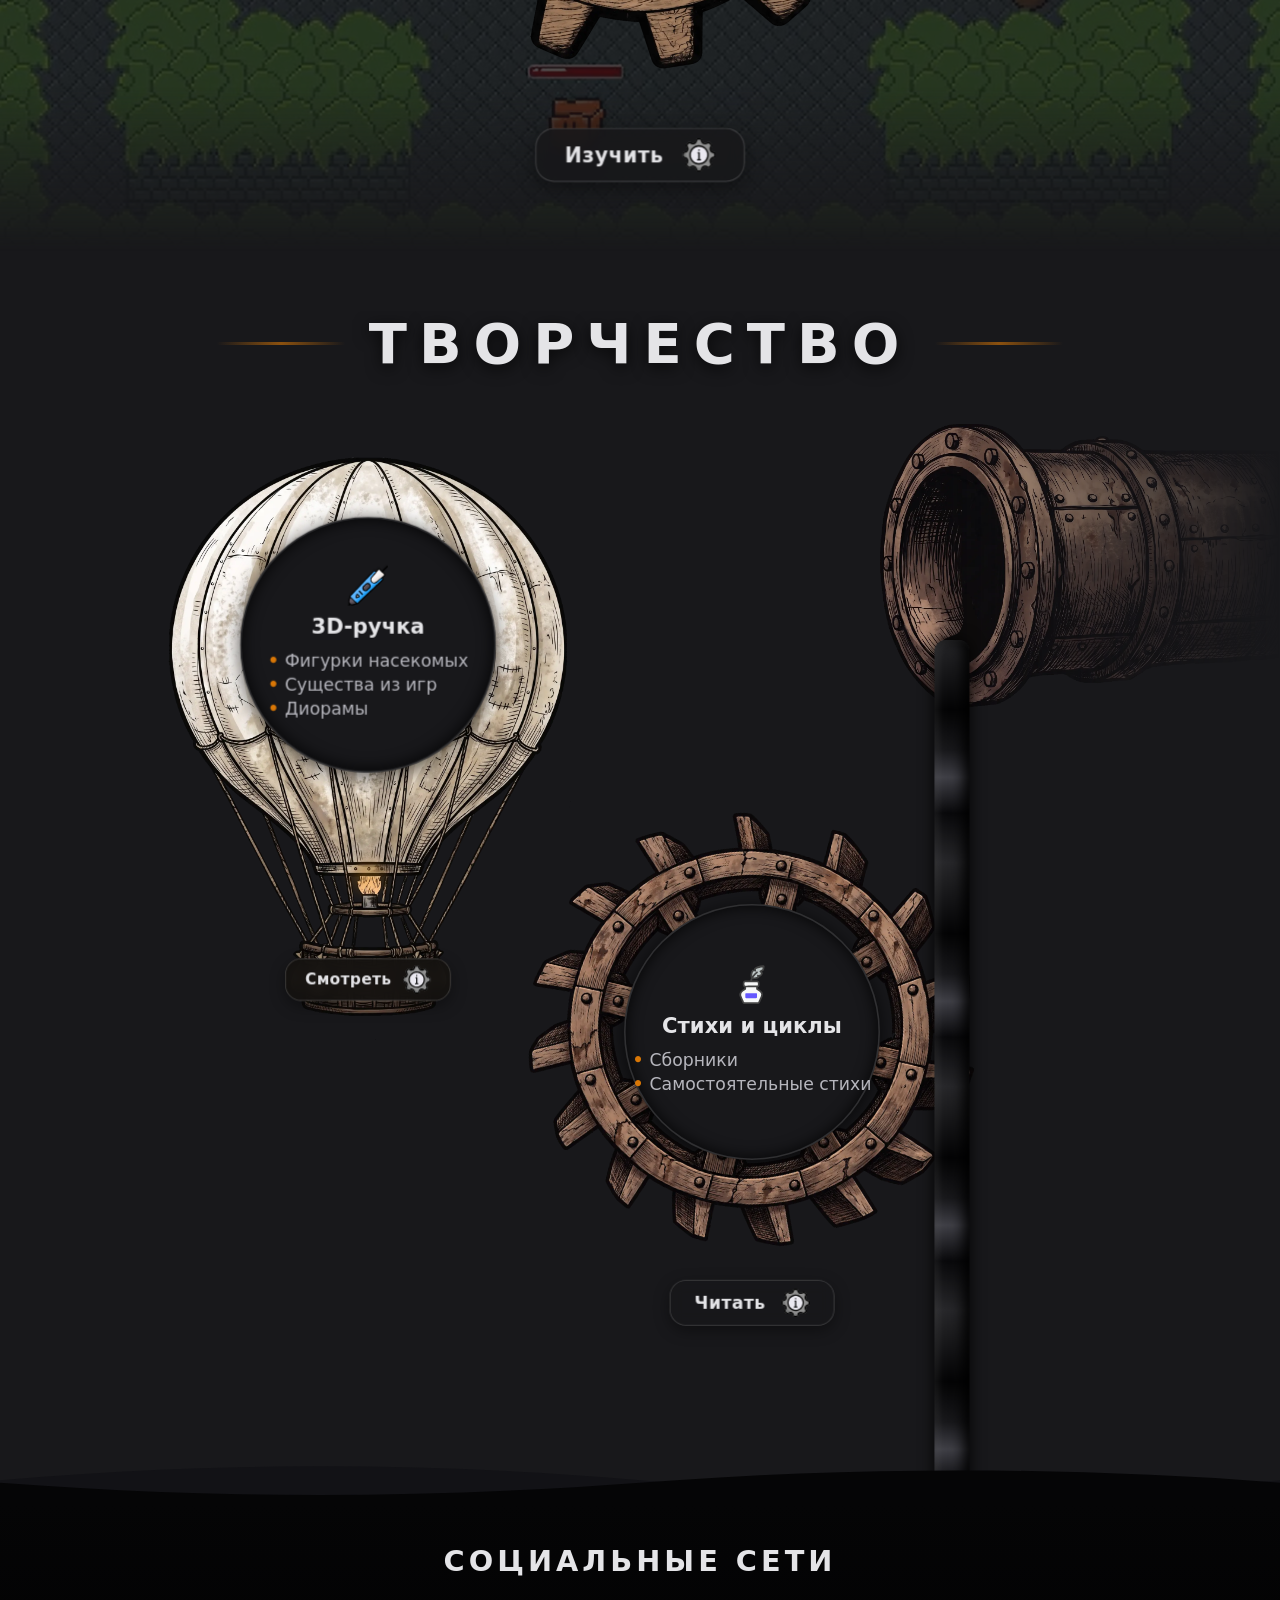
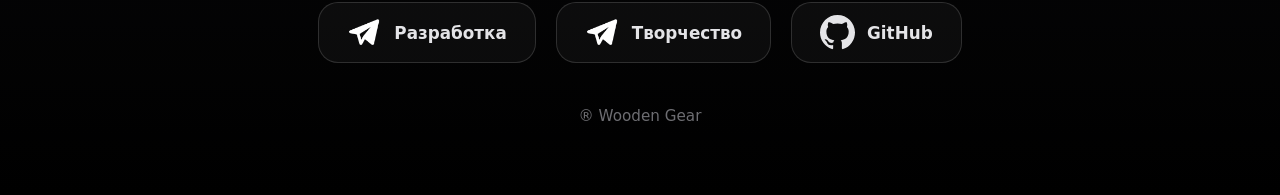
==== commit 3f9bd2a2: "feature: Favicon" ====
--- a/index.html
+++ b/index.html
@@ -5,6 +5,10 @@
     <meta name="viewport" content="width=device-width, initial-scale=1.0">
     <title>WoodenGear — Персональный сайт</title>
     <link rel="stylesheet" href="style.css">
+
+    <link rel="icon" type="image/png" sizes="32x32" href="assets/img/gear_2.png">
+    <link rel="apple-touch-icon" href="assets/img/gear_2.png">
+    <meta name="theme-color" content="#18181b">
 </head>
 <body>
 
--- a/style.css
+++ b/style.css
@@ -1209,12 +1209,20 @@
     position: absolute;
     top: 0;
     left: 1200px;
-    width: 600px;
+    width: 650px;
     height: 1120px;
     overflow: hidden;
     z-index: 3;
-    -webkit-mask-image: linear-gradient(to bottom, transparent 0%, black 12%, black 88%, transparent 100%);
-    mask-image: linear-gradient(to bottom, transparent 0%, black 12%, black 88%, transparent 100%);
+
+    -webkit-mask-image: 
+        linear-gradient(to bottom, transparent 0%, black 12%, black 88%, transparent 100%),
+        linear-gradient(to right, black 0%, black 45%, transparent 98%);
+    -webkit-mask-composite: source-in;
+
+    mask-image: 
+        linear-gradient(to bottom, transparent 0%, black 12%, black 88%, transparent 100%),
+        linear-gradient(to right, black 0%, black 45%, transparent 98%);
+    mask-composite: intersect;
 }
 
 .reader-flywheel {
